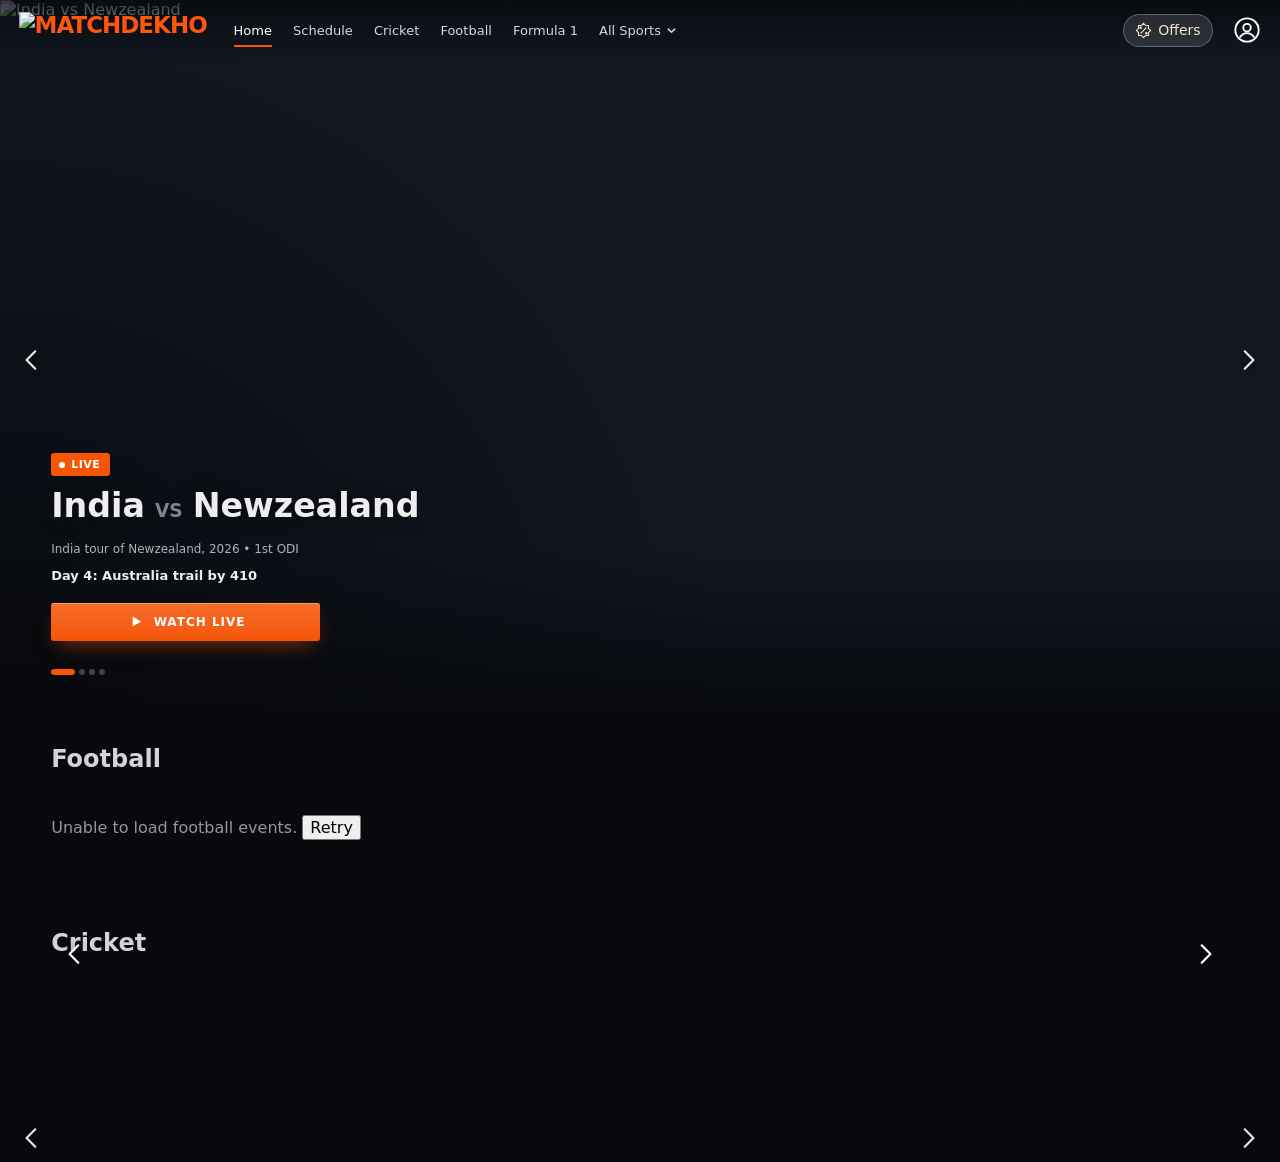
==== index.html @ 49999405 "Update index.html" ====
<!DOCTYPE html>
<html lang="en"
  ><head
    ><meta charset="UTF-8" /><meta
      name="viewport"
      content="width=device-width,initial-scale=1,viewport-fit=cover"
    /><meta name="theme-color" content="#08090d" /><title>MATCHDEKHO · Live Sports</title>
    <link rel="preload" href="https://allrounderlive.com/font.woff2" as="font" type="font/woff2" crossorigin>
    <link rel="stylesheet" href="football.css">
    <script defer src="football.js"></script>
    <link rel="stylesheet" href="cricket.css">
    <script defer src="cricket.js"></script>
    <style>
      @font-face {
        font-family: "Outfit";
        font-style: normal;
        font-weight: 100 900;
        font-display: swap;
        src: url(https://allrounderlive.com/font.woff2) format("woff2");
      }
      :root {
        --font: "Outfit", "Poppins", "Segoe UI", system-ui, sans-serif;
        --ease: cubic-bezier(0.4, 0, 0.15, 1);
        --out: cubic-bezier(0.22, 1, 0.36, 1);
        --autoplay: 7000ms;
        --sw: 88%;
        --sl: 6%;
        --gap: 8px;
        --dur: 0.9s;
      }
      * {
        box-sizing: border-box;
      }
      html {
        -webkit-text-size-adjust: 100%;
        text-size-adjust: 100%;
      }
      html,
      body,
      button,
      a,
      input {
        font-family: var(--font);
        font-synthesis: none;
        text-rendering: optimizeLegibility;
      }
      body {
        margin: 0;
        background: #08090d;
        color: #eee;
        position: relative;
        isolation: isolate;
        -webkit-font-smoothing: antialiased;
      }
      button {
        font: inherit;
        cursor: pointer;
      }
      a,
      button {
        -webkit-tap-highlight-color: transparent;
      }
      .ambient {
        position: absolute;
        top: 0;
        left: 0;
        right: 0;
        height: var(--ah, 650px);
        overflow: hidden;
        z-index: -1;
        pointer-events: none;
        background: #242416;
      }
      .ambient-layer {
        position: absolute;
        inset: -30px;
        background-size: cover;
        background-position: center 18%;
        filter: blur(22px) brightness(0.65);
        opacity: 0;
        transition: opacity 0.6s ease;
        will-change: opacity;
        transform: translateZ(0);
      }
      .ambient-layer.visible {
        opacity: 1;
      }
      .ambient:after {
        content: "";
        position: absolute;
        inset: 0;
        background: linear-gradient(180deg, #08090d05, #08090d25 45%, #08090d 96%);
      }
      /* header */
      header {
        position: sticky;
        top: 0;
        z-index: 10;
        height: 62px;
        display: flex;
        align-items: center;
        gap: 20px;
        padding: 0 20px;
        background: linear-gradient(#07090d99, #07090d00);
        transition: background-color 0.35s ease;
      }
      header.scrolled {
        background: #08090df5;
      }
      .menu {
        position: relative;
        display: flex;
        flex-direction: column;
        justify-content: center;
        align-items: flex-start;
        gap: 6px;
        width: 34px;
        height: 34px;
        padding: 0;
        border: 0;
        background: none;
        color: #fff;
      }
      .menu i {
        display: block;
        height: 3px;
        width: 26px;
        border-radius: 3px;
        background: currentColor;
        transform-origin: left center;
        transition:
          width 0.3s var(--out),
          transform 0.3s var(--out);
      }
      .menu i:nth-child(2) {
        width: 16px;
      }
      .menu:hover i:nth-child(2),
      .menu:focus-visible i:nth-child(2) {
        width: 26px;
      }
      .menu:active i {
        transform: scaleX(0.82);
      }
      .menu:focus-visible {
        outline: 2px solid #f55505;
        outline-offset: 4px;
        border-radius: 6px;
      }
      .brand {
        font-weight: 800;
        font-style: italic;
        font-size: 23px;
        letter-spacing: -1px;
        color: #ff560e;
        text-decoration: none;
      }
      .brand {
        display: flex;
        align-items: center;
      }
      .brand img {
        display: block;
        height: 48px;
        width: auto;
        max-width: 240px;
        object-fit: contain;
      }
      .offers {
        margin-left: auto;
        border: 1px solid #ffffff40;
        border-radius: 22px;
        background: #ffffff1f;
        color: #f3e8cb;
        padding: 7px 11px;
        font-size: 12px;
        display: flex;
        align-items: center;
        gap: 6px;
      }
      .offers svg {
        width: 17px;
        height: 17px;
      }
      .desktop-nav,
      .profile,
      .arrow {
        display: none;
      }
      /* hero + carousel */
      .hero {
        position: relative;
      }
      .viewport {
        position: relative;
        display: flex;
        gap: var(--gap);
        padding: 0 var(--sl);
        overflow-x: auto;
        overflow-y: hidden;
        scroll-snap-type: x mandatory;
        overscroll-behavior-x: contain;
        scrollbar-width: none;
        -webkit-overflow-scrolling: touch;
        aspect-ratio: 100/110;
        opacity: 1;
        transition: opacity 0.5s ease;
      }
      .viewport::-webkit-scrollbar {
        display: none;
      }
      .ready .viewport {
        opacity: 1;
      }
      .slide {
        position: relative;
        flex: 0 0 100%;
        min-width: 0;
        overflow: hidden;
        border-radius: 4px;
        background: #101a0b;
        scroll-snap-align: center;
        scroll-snap-stop: always;
        contain: layout paint;
      }
      .snap .info > * {
        transition: none !important;
      }
      .mode-switch .slide,
      .mode-switch .info > * {
        transition: none !important;
      }
      .poster {
        transform: translate3d(var(--px, 0px), 0, 0);
        will-change: transform;
      }
      picture {
        display: block;
        width: 100%;
        height: 100%;
      }
      .poster {
        width: 100%;
        height: 100%;
        object-fit: cover;
        display: block;
        background: #121721;
        -webkit-user-drag: none;
      }
      .slide.wide picture {
        height: 100%;
      }
      .slide.wide .poster {
        height: 100%;
        aspect-ratio: auto;
        object-fit: cover;
        object-position: center;
      }
      .shade {
        position: absolute;
        inset: 0;
        background: linear-gradient(180deg, #00000000 50%, #000000b8 100%);
      }
      .slide.wide .shade {
        background: linear-gradient(180deg, #00000000 50%, #000000b8 100%);
      }
      .slide:after {
        content: "";
        position: absolute;
        inset: 0;
        border: 1px solid #ffffff47;
        border-radius: inherit;
        pointer-events: none;
        z-index: 3;
      }
      .info {
        position: absolute;
        left: 10px;
        right: 10px;
        bottom: 6%;
        text-align: center;
        z-index: 2;
      }
      .info > * {
        opacity: 0;
        transform: translate3d(0, 12px, 0);
        transition:
          opacity 0.45s ease,
          transform 0.5s var(--out);
      }
      .on .info > * {
        opacity: 1;
        transform: none;
        transition-delay: calc(0.1s + var(--k, 0) * 0.07s);
      }
      .series {
        font-size: clamp(11px, 2.8vw, 17px);
        color: #e0e0d7;
        margin: 0 0 9px;
      }
      .teams {
        margin: 0;
        font-size: clamp(20px, 5vw, 34px);
        line-height: 1.14;
        font-weight: 700;
      }
      .versus {
        display: flex;
        align-items: center;
        justify-content: center;
        gap: 6px;
        color: #b2bd96;
        font-size: 12px;
        height: 20px;
        font-weight: 400;
      }
      .versus:before,
      .versus:after {
        content: "";
        width: 96px;
        height: 1px;
        background: linear-gradient(90deg, transparent, #94a17a);
      }
      .versus:after {
        transform: rotate(180deg);
      }
      .status {
        font-size: clamp(11px, 2.8vw, 17px);
        margin: 11px 0 14px;
        color: #d4d6cf;
      }
      /* match-state themes: live = orange, result = white, upcoming = blue */
      .slide {
        --c: #f55505;
        --c2: #f55505;
        --ink: #fff;
        --glow: 245, 85, 5;
      }
      .slide[data-t="result"] {
        --c: #f4f5f7;
        --c2: #ffffff;
        --ink: #0d1017;
        --glow: 255, 255, 255;
      }
      .slide[data-t="upcoming"] {
        --c: #2563ff;
        --c2: #4d86ff;
        --ink: #fff;
        --glow: 37, 99, 255;
      }
      .watch {
        position: relative;
        overflow: hidden;
        isolation: isolate;
        display: inline-flex;
        gap: 8px;
        align-items: center;
        justify-content: center;
        border: 0;
        border-radius: 3px;
        background: linear-gradient(180deg, color-mix(in srgb, var(--c) 86%, #fff 14%), var(--c));
        color: var(--ink);
        font-size: 12px;
        min-height: 36px;
        padding: 0 20px;
        font-weight: 700;
        letter-spacing: 1px;
        text-transform: uppercase;
        text-decoration: none;
        box-shadow:
          inset 0 1px 0 rgba(255, 255, 255, 0.3),
          0 8px 22px -8px rgba(var(--glow), 0.65);
      }
      /* shimmer sweep (transform + opacity only) */
      .watch:after {
        content: "";
        position: absolute;
        top: 0;
        bottom: 0;
        left: 0;
        width: 45%;
        z-index: 2;
        pointer-events: none;
        background: linear-gradient(
          105deg,
          transparent,
          rgba(255, 255, 255, 0.55) 50%,
          transparent
        );
        opacity: 0;
        transform: translate3d(-160%, 0, 0) skewX(-20deg);
      }
      .slide[data-t="result"] .watch:after {
        background: linear-gradient(105deg, transparent, rgba(13, 16, 23, 0.14) 50%, transparent);
      }
      .on .watch:after {
        animation: shimmer 6.5s cubic-bezier(0.45, 0, 0.25, 1) 1.5s infinite;
      }
      @keyframes shimmer {
        0% {
          opacity: 0;
          transform: translate3d(-160%, 0, 0) skewX(-20deg);
        }
        5% {
          opacity: 0.85;
        }
        40%,
        100% {
          opacity: 0;
          transform: translate3d(340%, 0, 0) skewX(-20deg);
        }
      }
      .watch .ico {
        position: relative;
        display: inline-flex;
        align-items: center;
        justify-content: center;
        flex: 0 0 20px;
        width: 20px;
        height: 20px;
        isolation: isolate;
      }
      .watch .ico svg {
        position: relative;
        z-index: 1;
        display: block;
        width: 17px;
        height: 17px;
        fill: currentColor;
        transform-origin: 50% 50%;
      }
      /* halo pulse: two soft filled circles expand from the icon and fade, staggered */
      .watch .ico:before,
      .watch .ico:after {
        content: "";
        position: absolute;
        inset: 0;
        border-radius: 50%;
        background: color-mix(in srgb, var(--ink) 35%, transparent);
        pointer-events: none;
        z-index: 0;
        opacity: 0;
      }
      .on .watch .ico:before,
      .on .watch .ico:after {
        animation: iconHalo 2.4s ease-out infinite;
      }
      .on .watch .ico:after {
        animation-delay: 1.2s;
      }
      @keyframes iconHalo {
        0% {
          transform: scale(1);
          opacity: 0.35;
        }
        70% {
          transform: scale(2.4);
          opacity: 0;
        }
        100% {
          transform: scale(2.6);
          opacity: 0;
        }
      }
      /* per-icon motion: live = heartbeat, result = trophy shine-bounce, upcoming = bell ring */
      .slide.on[data-t="live"] .watch .ico svg {
        animation: beat 1.8s ease-in-out infinite;
      }
      .slide.on[data-t="result"] .watch .ico svg {
        animation: trophy 2.8s ease-in-out infinite;
        transform-origin: 50% 90%;
      }
      .slide.on[data-t="upcoming"] .watch .ico svg {
        animation: bell 2.6s ease-in-out infinite;
        transform-origin: 50% 8%;
      }
      @keyframes beat {
        0%,
        60%,
        100% {
          transform: scale(1);
        }
        12% {
          transform: scale(1.22);
        }
        24% {
          transform: scale(1);
        }
        36% {
          transform: scale(1.12);
        }
      }
      @keyframes trophy {
        0%,
        55%,
        100% {
          transform: translateY(0) rotate(0) scale(1);
        }
        64% {
          transform: translateY(-2px) rotate(-8deg) scale(1.14);
        }
        74% {
          transform: translateY(0) rotate(7deg) scale(1.06);
        }
        84% {
          transform: translateY(-1px) rotate(-3deg) scale(1.08);
        }
      }
      @keyframes bell {
        0%,
        45%,
        100% {
          transform: rotate(0);
        }
        7% {
          transform: rotate(18deg);
        }
        14% {
          transform: rotate(-16deg);
        }
        21% {
          transform: rotate(12deg);
        }
        28% {
          transform: rotate(-8deg);
        }
        35% {
          transform: rotate(4deg);
        }
      }
      .tag {
        display: none;
      }
      .dot[data-t="live"] .bar {
        background: #f55505;
      }
      .dot[data-t="result"] .bar {
        background: #fff;
      }
      .dot[data-t="upcoming"] .bar {
        background: #4d86ff;
      }
      /* dots */
      .dots {
        display: flex;
        justify-content: center;
        align-items: center;
        gap: 4px;
        padding: 12px 0 30px;
      }
      .dot {
        position: relative;
        overflow: hidden;
        width: 5px;
        height: 4px;
        border: 0;
        border-radius: 999px;
        padding: 0;
        background: #ffffff3d;
        transition:
          width 0.35s var(--ease),
          background-color 0.3s;
      }
      .dot.active {
        width: 18px;
        height: 4px;
        background: #ffffff3d;
      }
      .dot .bar {
        position: absolute;
        inset: 0;
        opacity: 1;
        background: #ffffffd9;
        border-radius: inherit;
        transform: translateX(-100%);
      }
      .dot.active .bar {
        animation: prog var(--autoplay) linear forwards;
      }
      @keyframes prog {
        to {
          transform: translateX(0);
        }
      }
      @keyframes pulse {
        50% {
          opacity: 0.35;
        }
      }
      /* live rail */
      .live {
        padding: 0 16px 35px;
      }
      .section-title {
        font-size: 17px;
        margin: 0 0 10px;
        font-weight: 600;
        color: #d4d4d8;
      }
      .section-title button {
        border: 0;
        background: none;
        color: inherit;
        font-size: 26px;
        vertical-align: -2px;
        margin-left: 3px;
        padding: 0;
        line-height: 15px;
      }
      .rail {
        display: flex;
        gap: 7px;
        overflow-x: auto;
        scrollbar-width: none;
        margin-right: -16px;
        padding-right: 16px;
      }
      .rail::-webkit-scrollbar {
        display: none;
      }
      .live-rail {
        position: relative;
      }
      .card {
        flex: 0 0 78%;
        border: 1px solid #1b1d25;
        background: #121620;
        overflow: hidden;
        color: inherit;
        text-decoration: none;
      }
      .thumb {
        aspect-ratio: 16/9;
        position: relative;
        overflow: hidden;
      }
      .thumb img {
        width: 100%;
        height: 100%;
        object-fit: cover;
        object-position: center;
        display: block;
      }
      .thumb:after {
        content: "";
        position: absolute;
        inset: 62% 0 0;
        background: linear-gradient(transparent, #12162080);
      }
      .badge {
        position: absolute;
        bottom: 7px;
        left: 8px;
        background: #f1f0ec;
        color: #222935;
        font-size: 12px;
        font-weight: 800;
        font-style: italic;
        border-radius: 2px;
        padding: 4px 6px;
        z-index: 1;
      }
      .badge:before {
        content: "";
        display: inline-block;
        width: 6px;
        height: 6px;
        background: #f23b50;
        border-radius: 50%;
        margin-right: 5px;
        vertical-align: 1px;
      }
      .caption {
        padding: 9px 8px 6px;
        white-space: nowrap;
        overflow: hidden;
        text-overflow: ellipsis;
        font-size: 11px;
        color: #93969f;
      }
      .dialog {
        border: 1px solid #42434b;
        background: #14151b;
        color: #fff;
        border-radius: 16px;
        padding: 24px;
        max-width: 320px;
        width: 88%;
        box-shadow: 0 20px 70px #0009;
      }
      .dialog::backdrop {
        background: #000b;
      }
      .dialog h2 {
        margin: 0 0 12px;
        font-size: 20px;
      }
      .close {
        border: 0;
        background: #ff5300;
        color: #fff;
        padding: 10px 18px;
        border-radius: 4px;
        margin-top: 18px;
      }
      .navlinks {
        display: grid;
        gap: 16px;
      }
      .navlinks a {
        color: #fff;
        text-decoration: none;
      }
      /* ---- drawer ---- */
      [hidden] {
        display: none !important;
      }
      html.lock {
        overflow: hidden;
      }
      .scrim {
        position: fixed;
        inset: 0;
        z-index: 40;
        background: rgba(0, 0, 0, 0.62);
        opacity: 0;
        visibility: hidden;
        transition:
          opacity 0.38s ease,
          visibility 0s linear 0.38s;
      }
      .scrim.open {
        opacity: 1;
        visibility: visible;
        transition: opacity 0.38s ease;
      }
      .drawer {
        position: fixed;
        top: 0;
        bottom: 0;
        left: 0;
        z-index: 50;
        width: min(86vw, 340px);
        display: flex;
        flex-direction: column;
        overflow: hidden;
        background: linear-gradient(180deg, #13151c, #0b0d12 45%);
        border-right: 1px solid #ffffff12;
        box-shadow: 24px 0 60px -20px #000c;
        transform: translate3d(-104%, 0, 0);
        visibility: hidden;
        transition:
          transform 0.32s cubic-bezier(0.4, 0, 1, 1),
          visibility 0s linear 0.32s;
        will-change: transform;
        touch-action: pan-y;
        padding-top: env(safe-area-inset-top, 0px);
        padding-bottom: env(safe-area-inset-bottom, 0px);
      }
      .drawer.open {
        transform: none;
        visibility: visible;
        transition: transform 0.5s cubic-bezier(0.32, 0.72, 0, 1);
      }
      .drawer.drag {
        transition: none;
      }
      .drawer:before {
        content: "";
        position: absolute;
        left: 0;
        right: 0;
        top: 0;
        height: 200px;
        background: radial-gradient(80% 100% at 0 0, #f5550526, transparent);
        pointer-events: none;
      }
      .dr-head {
        position: relative;
        display: flex;
        align-items: center;
        justify-content: space-between;
        padding: 14px 16px 10px 20px;
      }
      .dr-logo img {
        display: block;
        height: 44px;
        width: auto;
        max-width: 220px;
        object-fit: contain;
      }
      .dclose {
        position: relative;
        width: 42px;
        height: 42px;
        border: 0;
        border-radius: 50%;
        background: #ffffff10;
        color: #fff;
        transition:
          background-color 0.2s,
          transform 0.3s var(--out);
      }
      .dclose:hover {
        background: #ffffff1c;
      }
      .dclose:active {
        transform: rotate(90deg) scale(0.92);
      }
      .dclose:focus-visible {
        outline: 2px solid #f55505;
        outline-offset: 3px;
      }
      .dclose b {
        position: absolute;
        left: 50%;
        top: 50%;
        width: 18px;
        height: 2.5px;
        margin: -1.25px 0 0 -9px;
        border-radius: 3px;
        background: currentColor;
        transform: rotate(0) scaleX(0.2);
        transition: transform 0.5s var(--out);
      }
      .drawer.open .dclose b:nth-child(1) {
        transform: rotate(45deg) scaleX(1);
        transition-delay: 0.2s;
      }
      .drawer.open .dclose b:nth-child(2) {
        transform: rotate(-45deg) scaleX(1);
        transition-delay: 0.26s;
      }
      .dr-search {
        position: relative;
        display: flex;
        align-items: center;
        gap: 10px;
        margin: 6px 16px 10px;
        padding: 0 14px;
        height: 44px;
        border-radius: 12px;
        background: #ffffff0d;
        border: 1px solid #ffffff12;
        transition:
          border-color 0.25s,
          background-color 0.25s;
      }
      .dr-search:focus-within {
        border-color: #f5550599;
        background: #ffffff14;
      }
      .dr-search svg {
        width: 18px;
        height: 18px;
        flex: 0 0 18px;
        fill: none;
        stroke: #8b90a0;
        stroke-width: 1.8;
        stroke-linecap: round;
      }
      .dr-search input {
        flex: 1;
        min-width: 0;
        border: 0;
        outline: 0;
        background: none;
        color: #fff;
        font-size: 16px;
      }
      .dr-search input::placeholder {
        color: #7d8190;
      }
      .dr-scroll {
        position: relative;
        flex: 1;
        overflow-y: auto;
        overscroll-behavior: contain;
        padding: 4px 10px 12px;
        scrollbar-width: none;
      }
      .dr-scroll::-webkit-scrollbar {
        display: none;
      }
      .dr-item,
      .dr-foot {
        opacity: 0;
        translate: -16px 0;
        transition:
          opacity 0.2s ease,
          translate 0.2s ease,
          transform 0.15s ease,
          background-color 0.2s,
          color 0.2s;
      }
      .drawer.open .dr-item,
      .drawer.open .dr-foot {
        opacity: 1;
        translate: 0 0;
        transition:
          opacity 0.45s ease calc(var(--i, 0) * 40ms + 140ms),
          translate 0.55s var(--out) calc(var(--i, 0) * 40ms + 140ms),
          transform 0.15s ease,
          background-color 0.2s,
          color 0.2s;
      }
      .dr-item {
        position: relative;
        display: flex;
        align-items: center;
        gap: 14px;
        width: 100%;
        min-height: 50px;
        padding: 0 14px;
        margin: 2px 0;
        border: 0;
        border-radius: 10px;
        background: none;
        color: #dfe1e7;
        font-size: 15px;
        font-weight: 500;
        text-decoration: none;
        text-align: left;
      }
      .dr-item .i {
        width: 22px;
        height: 22px;
        flex: 0 0 22px;
        fill: none;
        stroke: currentColor;
        stroke-width: 1.7;
        stroke-linecap: round;
        stroke-linejoin: round;
        opacity: 0.85;
      }
      .dr-item:hover {
        background: #ffffff0a;
      }
      .dr-item:active {
        transform: scale(0.98);
        background: #ffffff12;
      }
      .dr-item:focus-visible,
      .dr-res:focus-visible,
      .dr-sub-item:focus-visible,
      .dr-login:focus-visible {
        outline: 2px solid #f55505;
        outline-offset: -2px;
      }
      .dr-item[aria-current="page"] {
        color: #fff;
        background: linear-gradient(90deg, #f5550528, transparent);
      }
      .dr-item[aria-current="page"]:before {
        content: "";
        position: absolute;
        left: 0;
        top: 12px;
        bottom: 12px;
        width: 3px;
        border-radius: 3px;
        background: #f55505;
      }
      .dr-item[aria-current="page"] .i {
        stroke: #f55505;
        opacity: 1;
      }
      .dr-badge {
        margin-left: auto;
        display: inline-flex;
        align-items: center;
        gap: 6px;
        background: #f55505;
        color: #fff;
        font-size: 11px;
        font-weight: 800;
        padding: 3px 9px 3px 7px;
        border-radius: 99px;
      }
      .dr-badge i {
        width: 6px;
        height: 6px;
        border-radius: 50%;
        background: #fff;
        animation: pulse 2s ease-in-out infinite;
      }
      .dr-new {
        margin-left: auto;
        background: #2563ff;
        color: #fff;
        font-size: 10px;
        font-weight: 800;
        letter-spacing: 0.6px;
        padding: 3px 8px;
        border-radius: 99px;
      }
      .chev {
        margin-left: auto;
        width: 18px;
        height: 18px;
        fill: none;
        stroke: currentColor;
        stroke-width: 2;
        stroke-linecap: round;
        stroke-linejoin: round;
        opacity: 0.7;
        transition: transform 0.35s var(--out);
      }
      .dr-acc[aria-expanded="true"] .chev {
        transform: rotate(180deg);
      }
      .dr-sub {
        display: grid;
        grid-template-rows: 0fr;
        transition: grid-template-rows 0.42s var(--ease);
      }
      .dr-sub.open {
        grid-template-rows: 1fr;
      }
      .dr-sub > div {
        min-height: 0;
        overflow: hidden;
        margin-left: 25px;
        padding-left: 12px;
        border-left: 1px solid #ffffff14;
      }
      .dr-sub-item {
        display: flex;
        align-items: center;
        gap: 10px;
        min-height: 42px;
        padding: 0 12px;
        border-radius: 8px;
        color: #b4b8c5;
        font-size: 14px;
        text-decoration: none;
        transition:
          background-color 0.2s,
          color 0.2s;
      }
      .dr-sub-item:before {
        content: "";
        width: 5px;
        height: 5px;
        border-radius: 50%;
        background: #f55505;
        opacity: 0.7;
      }
      .dr-sub-item:hover,
      .dr-sub-item:active {
        background: #ffffff0d;
        color: #fff;
      }
      .dr-sep {
        height: 1px;
        margin: 10px 14px;
        background: #ffffff12;
      }
      .dr-h {
        margin: 12px 8px 6px;
        font-size: 11px;
        font-weight: 700;
        letter-spacing: 1.2px;
        text-transform: uppercase;
        color: #7d8190;
      }
      .dr-res {
        display: grid;
        grid-template-columns: auto 1fr;
        gap: 2px 10px;
        align-items: center;
        padding: 10px 12px;
        margin: 2px 0;
        border-radius: 10px;
        color: #e9eaee;
        text-decoration: none;
        transition: background-color 0.2s;
      }
      .dr-res:hover,
      .dr-res:active {
        background: #ffffff0d;
      }
      .dr-res.match {
        grid-template-columns: 80px minmax(0, 1fr);
      }
      .dr-res.match .dr-poster {
        grid-column: 1;
        grid-row: 1 / 4;
        width: 80px;
        aspect-ratio: 16/9;
        object-fit: cover;
        display: block;
        border-radius: 6px;
        background: #121620;
      }
      .dr-res.match .dr-tag,
      .dr-res.match b,
      .dr-res.match small {
        grid-column: 2;
        min-width: 0;
      }
      .dr-res.match .dr-tag {
        justify-self: start;
      }
      .dr-res.match b,
      .dr-res.match small {
        overflow-wrap: anywhere;
      }
      .dr-res b {
        font-size: 14px;
        font-weight: 600;
      }
      .dr-res small {
        grid-column: 2;
        color: #8b90a0;
        font-size: 12px;
      }
      .dr-res.sec {
        display: flex;
        align-items: center;
        gap: 12px;
      }
      .dr-res.sec .i {
        width: 20px;
        height: 20px;
        fill: none;
        stroke: #f55505;
        stroke-width: 1.7;
        stroke-linecap: round;
        stroke-linejoin: round;
      }
      .dr-tag {
        font-size: 10px;
        font-weight: 800;
        letter-spacing: 0.5px;
        padding: 3px 7px;
        border-radius: 3px;
        background: #f55505;
        color: #fff;
      }
      .dr-tag[data-t="result"] {
        background: #f4f5f7;
        color: #0d1017;
      }
      .dr-tag[data-t="upcoming"] {
        background: #2563ff;
      }
      .dr-empty {
        padding: 28px 12px;
        text-align: center;
        color: #8b90a0;
        font-size: 14px;
      }
      .dr-foot {
        position: relative;
        padding: 12px 16px 16px;
        border-top: 1px solid #ffffff12;
        background: #0b0d12;
      }
      .dr-login {
        display: flex;
        align-items: center;
        justify-content: center;
        height: 46px;
        border-radius: 3px;
        background: #f55505;
        color: #fff;
        font-size: 13px;
        font-weight: 700;
        letter-spacing: 0.8px;
        text-transform: uppercase;
        text-decoration: none;
        transition:
          background-color 0.2s,
          transform 0.15s;
      }
      .dr-login:hover {
        background: #7a2b02;
      }
      .dr-login:active {
        background: #3d1501;
        transform: scale(0.98);
      }
      .dr-legal {
        display: flex;
        justify-content: center;
        gap: 16px;
        margin-top: 12px;
        font-size: 11px;
        color: #7d8190;
      }
      .dr-legal a {
        color: inherit;
        text-decoration: none;
      }
      .dr-legal a:hover {
        color: #fff;
      }
      .slide {
        cursor: pointer;
      }
      /* tablet + desktop */
      @media (min-width: 768px) {
        .ambient {
          display: none;
        }
        :root {
          --sw: 100%;
          --sl: 0%;
          --gap: 0px;
          --autoplay: 7000ms;
        }
        .drawer,
        .scrim {
          display: none !important;
        }
        .viewport {
          display: block;
          overflow: hidden;
          padding: 0;
          scroll-snap-type: none;
          touch-action: pan-y;
          cursor: grab;
          user-select: none;
          -webkit-user-select: none;
        }
        .viewport.dragging {
          cursor: grabbing;
        }
        .slide {
          position: absolute;
          top: 0;
          bottom: 0;
          left: var(--sl);
          width: var(--sw);
          flex: none;
          scroll-snap-align: none;
          transform: translate3d(calc(var(--o, 0) * (100% + var(--gap)) + var(--dx, 0px)), 0, 0);
          opacity: 0.55;
          transition:
            transform var(--dur) var(--ease),
            opacity var(--dur) var(--ease);
          will-change: transform, opacity;
          backface-visibility: hidden;
        }
        .slide.on {
          opacity: 1;
        }
        .dragging .slide {
          transition: none;
        }
        .slide.clone {
          display: none;
        }
        .poster {
          transform: none;
          will-change: auto;
        }
        header {
          position: fixed;
          left: 0;
          right: 0;
          height: clamp(60px, 3.75vw, 72px);
          padding: 0 clamp(16px, 1.45vw, 28px);
          gap: clamp(18px, 2.1vw, 40px);
          background: linear-gradient(#07090dd0, #07090d00);
        }
        .menu {
          display: none;
        }
        .brand img {
          height: clamp(36px, 2.6vw, 48px);
          max-width: 260px;
        }
        .desktop-nav {
          display: flex;
          gap: clamp(16px, 1.65vw, 32px);
        }
        .desktop-nav a {
          position: relative;
          display: inline-flex;
          align-items: center;
          gap: 5px;
          font-size: clamp(13px, 0.8vw, 16px);
          font-weight: 500;
          color: #d6d8de;
          text-decoration: none;
          transition: color 0.2s;
        }
        .desktop-nav a:hover,
        .desktop-nav a:first-child {
          color: #fff;
        }
        .desktop-nav a:first-child:after {
          content: "";
          position: absolute;
          left: 0;
          right: 0;
          bottom: -9px;
          height: 2px;
          background: #ff5900;
        }
        .desktop-nav svg {
          width: 11px;
          height: 11px;
        }
        .offers {
          font-size: 14px;
        }
        .profile {
          display: flex;
          align-items: center;
          justify-content: center;
          border: 0;
          background: none;
          color: #fff;
          padding: 0;
          margin-left: -6px;
        }
        .profile svg {
          width: clamp(28px, 1.7vw, 34px);
          height: clamp(28px, 1.7vw, 34px);
        }
        .viewport {
          aspect-ratio: 16/9;
        }
        .slide {
          border-radius: 0;
          background: #08090d;
        }
        .slide:after {
          border: 0;
        }
        .slide .poster,
        .slide.wide .poster {
          height: 100%;
          aspect-ratio: auto;
          object-fit: cover;
          object-position: center;
        }
        .slide.wide picture {
          height: 100%;
        }
        .slide .shade,
        .slide.wide .shade {
          background:
            radial-gradient(circle at bottom left, #07090d, #0000, #0000),
            linear-gradient(180deg, #0000, #0000 76%, #07090d);
        }
        .info {
          left: 4%;
          right: auto;
          bottom: 14%;
          width: 42%;
          text-align: left;
          display: flex;
          flex-direction: column;
          align-items: flex-start;
        }
        .tag {
          display: inline-flex;
          align-items: center;
          gap: 6px;
          order: -1;
          background: var(--c);
          color: var(--ink);
          font-style: italic;
          font-weight: 800;
          letter-spacing: 0.5px;
          font-size: clamp(11px, 0.75vw, 14px);
          padding: 5px 10px 5px 8px;
          margin-bottom: clamp(10px, 0.85vw, 16px);
          border-radius: 3px;
        }
        .tag i {
          width: 6px;
          height: 6px;
          border-radius: 50%;
          background: currentColor;
        }
        .slide[data-t="live"] .tag i {
          animation: pulse 1.6s ease-in-out infinite;
        }
        .slide:not([data-t="live"]) .tag i {
          display: none;
        }
        .teams {
          font-size: clamp(23px, 2.6vw, 44px);
          line-height: 1.16;
          text-shadow: 0 2px 18px #0006;
        }
        .versus {
          display: inline-block;
          vertical-align: baseline;
          height: auto;
          margin: 0 10px;
          font-size: 0;
          line-height: 1;
        }
        .versus:before {
          display: inline;
          content: "VS";
          width: auto;
          height: auto;
          background: none;
          font-size: clamp(14px, 1.45vw, 28px);
          line-height: 1;
          font-style: italic;
          font-weight: 700;
          color: #7d8594;
          margin: 0;
        }
        .versus:after {
          display: none;
        }
        .series {
          order: 2;
          margin: 16px 0 0;
          font-size: clamp(12px, 0.85vw, 16px);
          color: #aeb3bc;
        }
        .status {
          order: 3;
          margin: 12px 0 20px;
          font-size: clamp(13px, 0.95vw, 18px);
          font-weight: 600;
          color: #eceef2;
        }
        .watch {
          order: 4;
          width: clamp(220px, 21vw, 404px);
          min-height: clamp(38px, 2.4vw, 46px);
          font-size: clamp(12px, 0.8vw, 14px);
          letter-spacing: 1px;
          transition:
            background-color 0.25s,
            transform 0.25s;
        }
        .watch:hover {
          filter: brightness(1.08);
        }
        .slide[data-t="live"] .watch:hover {
          filter: none;
          background: #7a2b02;
        }
        .slide[data-t="live"] .watch:active {
          background: #3d1501;
        }
        .dots {
          position: absolute;
          left: 4%;
          bottom: clamp(28px, 3.55vw, 68px);
          padding: 0;
          gap: 4px;
        }
        .dot {
          border-radius: 999px;
          background: #ffffff3d;
        }
        .dot.active {
          width: 16px;
          height: 4px;
          background: #ffffff3d;
        }
        .dot .bar {
          opacity: 1;
        }
        .arrow {
          display: flex;
          align-items: center;
          justify-content: center;
          position: absolute;
          top: calc(50% - 24px);
          z-index: 4;
          width: 48px;
          height: 48px;
          border: 0;
          background: none;
          color: #fff;
          opacity: 0.9;
          filter: drop-shadow(0 1px 5px #0009);
          transition:
            transform 0.25s,
            opacity 0.25s;
        }
        .arrow svg {
          width: 26px;
          height: 26px;
        }
        .arrow.prev {
          left: 8px;
        }
        .arrow.next {
          right: 8px;
        }
        .arrow:hover {
          opacity: 1;
        }
        .arrow.prev:hover {
          transform: translateX(-3px);
        }
        .arrow.next:hover {
          transform: translateX(3px);
        }
        .live {
          padding: 25px 4% 40px;
        }
        .live-rail .arrow {
          top: calc((92vw - 18px) * 9 / 64 - 24px);
        }
        .live-rail .prev {
          left: calc(8px - 4vw);
        }
        .live-rail .next {
          right: calc(8px - 4vw);
        }
        .section-title {
          font-size: 24px;
          margin-bottom: 18px;
        }
        .rail {
          gap: 18px;
          margin-right: -4vw;
          padding-right: 4vw;
        }
        .card {
          flex: 0 0 calc((92vw - 18px) / 2);
        }
        .caption {
          font-size: 14px;
          line-height: 1.5;
          padding: 12px;
        }
        .badge {
          font-size: 13px;
        }
      }
      @media (min-width: 1280px) {
        .info {
          bottom: 11%;
          width: 37%;
        }
        .dot {
          width: 6px;
          height: 6px;
        }
        .dot.active {
          width: 24px;
          height: 6px;
        }
      }
      @media (min-width: 1600px) {
        .dot {
          width: 8px;
          height: 8px;
        }
        .dot.active {
          width: 32px;
          height: 8px;
        }
      }
      @media (prefers-reduced-motion: reduce) {
        .drawer,
        .scrim,
        .dr-item,
        .dr-foot,
        .dr-sub,
        .dclose b,
        .menu i {
          transition: none !important;
        }
        .slide,
        .info > *,
        header,
        .ambient-layer,
        .viewport {
          transition: none !important;
        }
        .dot.active .bar,
        .tag i,
        .watch:before,
        .watch:after {
          animation: none;
        }
        .watch .ico svg,
        .watch .ico:before,
        .watch .ico:after,
        .watch:after {
          animation: none !important;
        }
      }
    
      /* Replay the staggered text/button reveal on each active slide. */
      @keyframes heroTextIn {
        from { opacity: 0; transform: translate3d(0, 12px, 0); }
        to { opacity: 1; transform: translate3d(0, 0, 0); }
      }
      .slide.on .info > * {
        transition: none;
        animation: heroTextIn 550ms var(--out) both;
        animation-delay: calc(70ms + var(--k, 0) * 70ms);
      }
      .snap .slide.on .info > *,
      .mode-switch .slide.on .info > * {
        animation: none;
      }
      @media (prefers-reduced-motion: reduce) {
        .slide.on .info > * { animation: none !important; }
      }

      /* Explicit Football controls; independent of the hero arrows. */
      #football .live-rail > .arrow {
        display: flex !important;
        align-items: center;
        justify-content: center;
        position: absolute;
        z-index: 5;
        width: 48px;
        height: 48px;
        top: var(--as-arrow-top, calc((92vw - 18px) * 9 / 64 - 24px));
        padding: 0;
        border: 0;
        background: none;
        color: #fff;
        opacity: 1;
        visibility: visible;
        pointer-events: auto;
        filter: drop-shadow(0 1px 5px #000c);
      }
      #football .live-rail > .prev { left: 0; }
      #football .live-rail > .next { right: 0; }
      #football .live-rail > .arrow svg { width: 26px; height: 26px; }
      @media (max-width: 767px) and (orientation: portrait) {
        #football .live-rail > .arrow { display: none !important; }
      }
    </style></head
  ><body
    ><div class="ambient" aria-hidden="true"
      ><div class="ambient-layer"></div><div class="ambient-layer"></div
    ></div>
    <header
      ><button class="menu" aria-label="Open menu" aria-expanded="false" aria-controls="drawer"
        ><i></i><i></i><i></i></button
      ><a href="#" class="brand" aria-label="MATCHDEKHO"
        ><img src="https://imgh.in/host/bfpz0q" alt="MATCHDEKHO"
      /></a>
      <nav class="desktop-nav"
        ><a href="#">Home</a><a href="#">Schedule</a
        ><a href="#">Cricket</a><a href="#">Football</a><a href="#">Formula 1</a
        ><a href="#"
          >All Sports
          <svg
            viewBox="0 0 12 12"
            fill="none"
            stroke="currentColor"
            stroke-width="1.6"
            stroke-linecap="round"
            stroke-linejoin="round"
          >
            <path d="m2.5 4.5 3.5 3.5 3.5-3.5" /></svg></a
      ></nav>
      <button class="offers"
        ><svg viewBox="0 0 24 24" fill="none" stroke="currentColor" stroke-width="1.6">
          <path d="m12 2 3 3 4 0 0 4 3 3-3 3v4h-4l-3 3-3-3H5v-4l-3-3 3-3V5h4z" />
          <path d="m8 16 8-8" />
          <circle cx="8" cy="8" r="1" />
          <circle cx="16" cy="16" r="1" />
        </svg>
        Offers</button
      >
      <button class="profile" aria-label="Account"
        ><svg viewBox="0 0 24 24" fill="none" stroke="currentColor" stroke-width="1.6">
          <circle cx="12" cy="12" r="10" />
          <circle cx="12" cy="10" r="3.2" />
          <path d="M5.8 18.5c1.6-2.6 3.6-3.8 6.2-3.8s4.6 1.2 6.2 3.8" /></svg></button
    ></header>
    <main
      ><section class="hero" aria-label="Featured matches"
        ><div class="viewport" tabindex="0" aria-roledescription="carousel">

          <article class="slide on" data-t="live" aria-label="India versus Newzealand" style="--o: 0" aria-hidden="false"><picture><source media="(min-width:768px)" srcset="https://m.media-amazon.com/images/S/le-target-images-prod/amzn1.dv.gti.8a40f4ed-55ee-4b0b-84f3-a0961c33aa14/5/HERO-16X9/en-US._UR1920,1080_SX1920_FMavif_PQ65_.jpeg"><img class="poster" src="https://imgh.in/host/2s6rjd" alt="India vs Newzealand" draggable="false" decoding="async" fetchpriority="high"></picture><div class="shade"></div><div class="info"><span class="tag"><i></i>LIVE</span><p class="series">India tour of Newzealand, 2026 • 1st ODI</p><h2 class="teams">India<span class="versus">∨</span>Newzealand</h2><p class="status">Day 4: Australia trail by 410</p><a class="watch" href="https://www.fancode.com/cricket"><span class="ico"><svg viewBox="0 0 24 24" aria-hidden="true"><path d="M8 5L20 12L8 19Z"/></svg></span>WATCH LIVE</a></div></article>

          <article class="slide" data-t="upcoming" aria-label="Western Australia versus New South Wales" style="--o: 1" aria-hidden="true"><picture><source media="(min-width:768px)" srcset="https://images.fancode.com/skillup-uploads/cms-media/4249667_53087_WAU_NSW_FC-WEB_1791299730396.jpg"><img class="poster" src="https://images.fancode.com/skillup-uploads/cms-media/ZIM.jpg?hash=[base64]" alt="Western Australia vs New South Wales" draggable="false" decoding="async"></picture><div class="shade"></div><div class="info"><span class="tag"><i></i>UPCOMING</span><p class="series">Sheffield Shield, 2026/27</p><h2 class="teams">Western Australia<span class="versus">∨</span>New South Wales</h2><p class="status">Upcoming match</p><a class="watch" href="https://www.fancode.com/cricket/tour/sheffield-shield-2026-27-19896475/matches/cricket-4249667/live-match-info"><span class="ico"><svg viewBox="0 0 24 24" aria-hidden="true"><path d="M12 22a2.5 2.5 0 0 0 2.5-2.5h-5A2.5 2.5 0 0 0 12 22zm7-6V11a7 7 0 0 0-5-6.7V3a2 2 0 0 0-4 0v1.3A7 7 0 0 0 5 11v5l-2 2v1h18v-1z"/></svg></span>REMIND ME</a></div></article>

          <article class="slide" data-t="live" aria-label="Tasmania versus Victoria" style="--o: -2" aria-hidden="true"><picture><source media="(min-width:768px)" srcset="https://images.fancode.com/skillup-uploads/cms-media/4249665_53087_TAS_VCT_FC-WEB_1791295173197.jpg"><img class="poster" src="https://images.fancode.com/skillup-uploads/cms-media/4250371_53124_CWR_PKA_fc-App-V2.jpg?hash=[base64]" alt="Tasmania vs Victoria" draggable="false" decoding="async"></picture><div class="shade"></div><div class="info"><span class="tag"><i></i>LIVE</span><p class="series">Sheffield Shield, 2026/27</p><h2 class="teams">Tasmania<span class="versus">∨</span>Victoria</h2><p class="status">Live match</p><a class="watch" href="https://www.fancode.com/cricket/tour/sheffield-shield-2026-27-19896475/matches/cricket-4249665/live-match-info"><span class="ico"><svg viewBox="0 0 24 24" aria-hidden="true"><path d="M8 5L20 12L8 19Z"/></svg></span>WATCH LIVE</a></div></article>

          <article class="slide" data-t="result" aria-label="Sydney Sixers Women versus Perth Scorchers Women" style="--o: -1" aria-hidden="true"><picture><source media="(min-width:768px)" srcset="https://images.fancode.com/skillup-uploads/cms-media/4249804_53097_SS-W_PS-W_FC-WebTVBG.png"><img class="poster" src="https://images.fancode.com/skillup-uploads/cms-media/West-Indies-tour-of-Bangladesh-sporty-v2.jpg?hash=[base64]" alt="Sydney Sixers Women vs Perth Scorchers Women" draggable="false" decoding="async"></picture><div class="shade"></div><div class="info"><span class="tag"><i></i>RESULT</span><p class="series">T20 Spring Challenge, 2026 • Final</p><h2 class="teams">Sydney Sixers Women<span class="versus">∨</span>Perth Scorchers Women</h2><p class="status">SS-W beat PS-W by 15 runs</p><a class="watch" href="https://www.fancode.com/cricket/tour/t20-spring-challenge-2026-19898316/matches/sydney-sixers-women-vs-perth-scorchers-women-4249804/live-match-info"><span class="ico"><svg viewBox="0 0 24 24" aria-hidden="true"><path d="M5 4h14v3h-2v2a5 5 0 0 1-4 4.9V17h3v3H8v-3h3v-3.1A5 5 0 0 1 7 9V7H5zM9 7v2a3 3 0 0 0 6 0V7z"/></svg></span>MATCH RESULT</a></div></article>
        </div>
        <button class="arrow prev" aria-label="Previous slide"
          ><svg
            viewBox="0 0 24 24"
            fill="none"
            stroke="currentColor"
            stroke-width="2"
            stroke-linecap="round"
            stroke-linejoin="round"
          >
            <path d="m15 4-8 8 8 8" /></svg
        ></button>
        <button class="arrow next" aria-label="Next slide"
          ><svg
            viewBox="0 0 24 24"
            fill="none"
            stroke="currentColor"
            stroke-width="2"
            stroke-linecap="round"
            stroke-linejoin="round"
          >
            <path d="m9 4 8 8-8 8" /></svg
        ></button>
        <div class="dots" aria-label="Choose slide"></div
      ></section>
      
      <section class="live allsports-section" id="football" aria-label="Football events">
        <h2 class="section-title">Football</h2>
        <div class="live-rail">
          <div class="rail" id="allsportsTrack" aria-busy="false"></div>
          <button class="arrow prev" id="allsportsPrev" aria-label="Previous football matches">
            <svg viewBox="0 0 24 24" fill="none" stroke="currentColor" stroke-width="2" stroke-linecap="round" stroke-linejoin="round"><path d="m15 4-8 8 8 8"/></svg>
          </button>
          <button class="arrow next" id="allsportsNext" aria-label="Next football matches">
            <svg viewBox="0 0 24 24" fill="none" stroke="currentColor" stroke-width="2" stroke-linecap="round" stroke-linejoin="round"><path d="m9 4 8 8-8 8"/></svg>
          </button>
        </div>
      </section>
      <section
  class="live cricket-live-section"
  id="cricket"
  aria-label="Cricket matches"
>
  <h2 class="section-title">Cricket</h2>

  <div class="live-rail">
    <div
      class="rail"
      id="cricketLiveTrack"
      aria-busy="false"
    ></div>

    <button
      type="button"
      class="arrow prev"
      id="cricketLivePrev"
      aria-label="Previous cricket matches"
    >
      <svg
        viewBox="0 0 24 24"
        fill="none"
        stroke="currentColor"
        stroke-width="2"
        stroke-linecap="round"
        stroke-linejoin="round"
      >
        <path d="m15 4-8 8 8 8"></path>
      </svg>
    </button>

    <button
      type="button"
      class="arrow next"
      id="cricketLiveNext"
      aria-label="Next cricket matches"
    >
      <svg
        viewBox="0 0 24 24"
        fill="none"
        stroke="currentColor"
        stroke-width="2"
        stroke-linecap="round"
        stroke-linejoin="round"
      >
        <path d="m9 4 8 8-8 8"></path>
      </svg>
    </button>
  </div>
      </section>
      
    </main>
    <div class="scrim" id="scrim"></div>
    <aside class="drawer" id="drawer" aria-hidden="true" aria-label="Main menu" inert>
      <div class="dr-head"
        ><a class="dr-logo" href="#" aria-label="MATCHDEKHO"
          ><img src="https://imgh.in/host/bfpz0q" alt="MATCHDEKHO" /></a
        ><button class="dclose" aria-label="Close menu"><b></b><b></b></button
      ></div>
      <label class="dr-search"
        ><svg viewBox="0 0 24 24" aria-hidden="true">
          <circle cx="11" cy="11" r="6.5" />
          <path d="m16 16 4.5 4.5" /></svg
        ><input
          type="search"
          placeholder="Search matches &amp; sports"
          autocomplete="off"
          enterkeyhint="search"
          aria-label="Search"
      /></label>
      <div class="dr-scroll"
        ><nav class="dr-nav" aria-label="Sections"></nav><div class="dr-results" hidden></div
      ></div>
      <div class="dr-foot" style="--i: 9"
        ><a class="dr-login" href="#">Sign in / Sign up</a
        ><p class="dr-legal"
          ><a href="#">Terms</a><a href="#">Privacy</a><a href="#">Support</a></p
        ></div
      >
    </aside>
    <script>
      const $ = (s) => document.querySelector(s);
      const viewport = $(".viewport"),
        dots = $(".dots"),
        hero = $(".hero"),
        header = $("header");
      const media = matchMedia("(min-width:768px)");
      const esc = (s) =>
        String(s).replace(
          /[&<>"']/g,
          (c) => ({ "&": "&amp;", "<": "&lt;", ">": "&gt;", '"': "&quot;", "'": "&#39;" })[c],
        );

      const realSlides = [...viewport.children];
      const matches = realSlides.map((slide, i) => {
        const teams = slide.querySelector(".teams");
        return {
          id: i,
          label: {live: "LIVE", upcoming: "UPCOMING", result: "COMPLETED"}[slide.dataset.t],
          home: teams.firstChild.textContent.trim(),
          away: teams.lastChild.textContent.trim(),
          series: slide.querySelector(".series").textContent.trim(),
          url: slide.querySelector(".watch").href,
          portrait: slide.querySelector(".poster").getAttribute("src"),
          landscape: slide.querySelector("source").getAttribute("srcset")
        };
      });
      const N = realSlides.length;
      function makeClone(slide) {
        const clone = slide.cloneNode(true);
        clone.classList.add("clone");
        clone.classList.remove("on");
        clone.setAttribute("aria-hidden", "true");
        clone.inert = true;
        clone.querySelector(".poster").removeAttribute("fetchpriority");
        return clone;
      }
      viewport.prepend(makeClone(realSlides[N - 1]));
      viewport.append(makeClone(realSlides[0]));

      const TYPE = { LIVE: "live", COMPLETED: "result", UPCOMING: "upcoming" };
      const typeOf = (m) => TYPE[m.label] || "result";
      const BTN = {
        live: { t: "WATCH LIVE", i: '<path d="M8 5L20 12L8 19Z"/>' },
        result: {
          t: "MATCH RESULT",
          i: '<path d="M5 4h14v3h-2v2a5 5 0 0 1-4 4.9V17h3v3H8v-3h3v-3.1A5 5 0 0 1 7 9V7H5zM9 7v2a3 3 0 0 0 6 0V7z"/>',
        },
        upcoming: {
          t: "REMIND ME",
          i: '<path d="M12 22a2.5 2.5 0 0 0 2.5-2.5h-5A2.5 2.5 0 0 0 12 22zm7-6V11a7 7 0 0 0-5-6.7V3a2 2 0 0 0-4 0v1.3A7 7 0 0 0 5 11v5l-2 2v1h18v-1z"/>',
        },
      };
      const TAG = { live: "LIVE", result: "RESULT", upcoming: "UPCOMING" };
      /* Hero articles are written directly in HTML above. */
      const slides = [...viewport.children];
      /* first/last are cloned at the ends so a neighbour card always shows on both sides */
      [slides[0], slides[N + 1]].forEach((c) => {
        c.classList.add("clone");
        c.setAttribute("aria-hidden", "true");
        c.inert = true;
      });
      slides.forEach((s) =>
        [...s.querySelector(".info").children].forEach((c, k) => c.style.setProperty("--k", k)),
      );
      dots.innerHTML = matches
        .map(
          (m, i) =>
            `<button class="dot" data-t="${typeOf(m)}" aria-label="Show match ${i + 1}"><span class="bar"></span></button>`,
        )
        .join("");

      const AUTOPLAY = 7000,
        SLIDE_MS = 1000,
        SLOW = 900,
        FAST = 450;
      const reduced = matchMedia("(prefers-reduced-motion:reduce)");
      let desk = media.matches,
        cur = 0,
        pos = 1,
        anim = 0,
        autoTimer,
        settleT,
        touching = false,
        ticking = false;
      /* ===== landscape engine: seamless transform slider (virtual offsets, no clones) ===== */
      const rs = slides.slice(1, N + 1);
      const half = N >> 1,
        min = -half,
        max = N - 1 - half;
      let vo = rs.map((_, i) => ((i + half) % N) - half);
      let moving = false,
        pend = 0,
        pdir = 1,
        queued = 0,
        tm,
        drag = null,
        suppress = false,
        dragFrame = 0,
        modeVersion = 0;
      const put = (i, snap) => {
        const s = rs[i];
        if (snap) {
          s.style.transition = "none";
          s.style.setProperty("--o", vo[i]);
          requestAnimationFrame(() => requestAnimationFrame(() => (s.style.transition = "")));
        } else s.style.setProperty("--o", vo[i]);
      };
      const normalize = () =>
        vo.forEach((v, i) => {
          if (v > max || v < min) {
            vo[i] = v > max ? v - N : v + N;
            put(i, true);
          }
        });
      function step(dir) {
        const version = modeVersion;
        moving = true;
        normalize();
        if (dir > 0) {
          const i = vo.indexOf(min);
          vo[i] = max + 1;
          put(i, true);
        }
        requestAnimationFrame(() =>
          requestAnimationFrame(() => {
            if (version !== modeVersion) return;
            cur = (cur + dir + N) % N;
            viewport.style.setProperty("--dur", (pend ? FAST : SLOW) + "ms");
            vo.forEach((_, i) => {
              vo[i] -= dir;
              put(i);
            });
            viewport.style.setProperty("--dx", "0px");
            mark();
            clearTimeout(tm);
            tm = setTimeout(done, (pend ? FAST : SLOW) + 40);
          }),
        );
      }
      function done() {
        moving = false;
        normalize();
        if (pend > 0) {
          pend--;
          step(pdir);
        } else if (queued) {
          const d = queued;
          queued = 0;
          step(d);
        }
      }
      function nav(dir, count = 1) {
        if (moving) {
          queued = dir;
          return;
        }
        pend = count - 1;
        pdir = dir;
        step(dir);
      }

      /* ===== portrait engine: native scroll-snap with looped clones + poster drift ===== */
      const ease = (t) => (t < 0.5 ? 4 * t * t * t : 1 - Math.pow(-2 * t + 2, 3) / 2);
      /* real match i lives at slides[i+1]; slides[0] and slides[N+1] are the loop clones */
      const target = (i) => {
        const s = slides[i + 1];
        return s.offsetLeft - (viewport.clientWidth - s.offsetWidth) / 2;
      };
      function stopAnim() {
        cancelAnimationFrame(anim);
        anim = 0;
        viewport.style.scrollSnapType = "";
      }
      function jump(left) {
        viewport.classList.add("snap");
        viewport.style.scrollSnapType = "none";
        viewport.scrollLeft = left;
        update();
        requestAnimationFrame(() =>
          requestAnimationFrame(() => {
            viewport.classList.remove("snap");
            if (!anim) viewport.style.scrollSnapType = "";
          }),
        );
      }
      function settle() {
        if (desk || anim || touching) return;
        const c = viewport.scrollLeft + viewport.clientWidth / 2;
        let p = 0,
          bd = 1e9;
        slides.forEach((s, i) => {
          const d = Math.abs(s.offsetLeft + s.offsetWidth / 2 - c);
          if (d < bd) {
            bd = d;
            p = i;
          }
        });
        if (p === 0) jump(target(N - 1));
        else if (p === N + 1) jump(target(0));
      }
      function goTo(i, ms) {
        stopAnim();
        const from = viewport.scrollLeft,
          to = target(i),
          d = to - from;
        if (reduced.matches || Math.abs(d) < 1) {
          viewport.scrollLeft = to;
          settle();
          return;
        }
        const dur = ms || SLIDE_MS,
          t0 = performance.now();
        viewport.style.scrollSnapType = "none";
        const tick = (now) => {
          const p = Math.min(1, (now - t0) / dur);
          viewport.scrollLeft = from + d * ease(p);
          if (p < 1) anim = requestAnimationFrame(tick);
          else {
            stopAnim();
            settle();
          }
        };
        anim = requestAnimationFrame(tick);
      }
      function update() {
        if (desk) return;
        const c = viewport.scrollLeft + viewport.clientWidth / 2;
        let best = 0,
          bd = 1e9;
        slides.forEach((s, i) => {
          const w = s.offsetWidth,
            d = Math.max(-1.5, Math.min(1.5, (s.offsetLeft + w / 2 - c) / w));
          s.style.setProperty("--px", (-0.2 * w * d * Math.abs(d)).toFixed(2) + "px");
          if (Math.abs(d) < bd) {
            bd = Math.abs(d);
            best = i;
          }
        });
        if (best !== pos) {
          pos = best;
          cur = (best - 1 + N) % N;
          mark();
        }
      }
      viewport.addEventListener(
        "scroll",
        () => {
          if (desk) return;
          if (!ticking) {
            ticking = true;
            requestAnimationFrame(() => {
              ticking = false;
              update();
            });
          }
          clearTimeout(settleT);
          settleT = setTimeout(settle, 140);
        },
        { passive: true },
      );
      ["pointerdown", "touchstart", "wheel"].forEach((ev) =>
        viewport.addEventListener(
          ev,
          () => {
            if (desk) return;
            stopAnim();
            if (ev !== "wheel") {
              touching = true;
            }
          },
          { passive: true },
        ),
      );
      ["pointerup", "pointercancel", "touchend"].forEach((ev) =>
        addEventListener(ev, () => {
          touching = false;
          if (desk) return;
          clearTimeout(settleT);
          settleT = setTimeout(settle, 160);
        }),
      );

      /* ===== shared ===== */
      const go = (dir) => (desk ? nav(dir) : goTo(cur + dir));
      function setMode() {
        ++modeVersion;
        desk = media.matches;
        stopAnim();
        clearTimeout(settleT);
        cancelAnimationFrame(dragFrame);
        dragFrame = 0;
        touching = false;
        viewport.classList.add("mode-switch");
        slides.forEach((s) => {
          s.style.removeProperty("--o");
          s.style.removeProperty("--px");
          s.style.transition = "";
        });
        viewport.style.removeProperty("--dx");
        viewport.classList.remove("dragging", "snap");
        moving = false;
        pend = 0;
        queued = 0;
        clearTimeout(tm);
        drag = null;
        if (desk) {
          vo = rs.map((_, i) => ((((i - cur + half) % N) + N) % N) - half);
          rs.forEach((s, i) => s.style.setProperty("--o", vo[i]));
          viewport.scrollLeft = 0;
        } else {
          viewport.scrollLeft = target(cur);
          pos = cur + 1;
          update();
        }
        mark();
        void viewport.offsetWidth;
        viewport.classList.remove("mode-switch");
      }
      addEventListener("resize", () => {
        if (desk !== media.matches) {
          setMode();
          return;
        }
        if (!desk) {
          stopAnim();
          viewport.scrollLeft = target(cur);
        }
      });

      function restartBar() {
        clearTimeout(autoTimer);
        const b = dots.children[cur]?.firstElementChild;
        if (b) {
          b.getAnimations().forEach((a) => a.cancel());
          b.style.animation = "none";
          if (!document.hidden && !reduced.matches)
            b.animate([{ transform: "translateX(-100%)" }, { transform: "translateX(0)" }], {
              duration: AUTOPLAY,
              fill: "forwards",
            });
        }
        if (!document.hidden && !reduced.matches)
          autoTimer = setTimeout(() => {
            if (desk) {
              if (moving || drag) restartBar();
              else nav(1);
            } else {
              if (touching) restartBar();
              else goTo(cur + 1);
            }
          }, AUTOPLAY);
      }
      document.addEventListener("visibilitychange", restartBar);
      reduced.addEventListener("change", restartBar);

      function mark() {
        const on = desk ? cur + 1 : pos;
        slides.forEach((s, i) => {
          const a = i === on;
          s.classList.toggle("on", a);
          s.setAttribute("aria-hidden", String(!a));
          s.inert = desk ? !a : s.classList.contains("clone");
        });
        [...dots.children].forEach((b, i) => {
          b.classList.toggle("active", i === cur);
          b.setAttribute("aria-current", String(i === cur));
        });
        if (!mark.f) {
          mark.f = 1;
          updateAmbient();
        } else {
          clearTimeout(mark.a);
          mark.a = setTimeout(updateAmbient, 450);
        }
        restartBar();
      }
      [...dots.children].forEach(
        (b, i) =>
          (b.onclick = () => {
            if (desk) {
              const f = (i - cur + N) % N;
              if (!f || moving) return;
              f <= N / 2 ? nav(1, f) : nav(-1, N - f);
            } else if (i !== cur) goTo(i);
          }),
      );
      $(".prev").onclick = () => go(-1);
      $(".next").onclick = () => go(1);
      viewport.addEventListener("keydown", (e) => {
        if (e.key === "ArrowLeft" || e.key === "ArrowRight") {
          e.preventDefault();
          go(e.key === "ArrowRight" ? 1 : -1);
        }
      });

      /* landscape drag / swipe: slides follow the pointer, then glide */
      viewport.addEventListener("dragstart", (e) => e.preventDefault());
      viewport.addEventListener("pointerdown", (e) => {
        if (!desk || moving || e.button > 0) return;
        drag = {
          x: e.clientX,
          y: e.clientY,
          id: e.pointerId,
          dx: 0,
          on: false,
          w: rs[0].offsetWidth,
        };
      });
      viewport.addEventListener("pointermove", (e) => {
        if (!drag || e.pointerId !== drag.id) return;
        const dx = e.clientX - drag.x,
          dy = e.clientY - drag.y;
        if (!drag.on && Math.abs(dx) > 8 && Math.abs(dx) > Math.abs(dy)) {
          drag.on = true;
          viewport.setPointerCapture(e.pointerId);
          viewport.classList.add("dragging");
        }
        if (drag.on) {
          drag.dx = Math.max(-drag.w, Math.min(drag.w, dx));
          if (!dragFrame)
            dragFrame = requestAnimationFrame(() => {
              dragFrame = 0;
              if (drag) viewport.style.setProperty("--dx", drag.dx + "px");
            });
        }
      });
      function release(cancel) {
        if (!drag) return;
        cancelAnimationFrame(dragFrame);
        dragFrame = 0;
        const d = drag;
        drag = null;
        suppress = d.on;
        viewport.classList.remove("dragging");
        if (d.on) {
          if (!cancel && Math.abs(d.dx) > Math.min(60, d.w * 0.15)) nav(d.dx < 0 ? 1 : -1);
          else viewport.style.setProperty("--dx", "0px");
        }
        setTimeout(() => (suppress = false));
      }
      viewport.addEventListener("pointerup", () => release(false));
      viewport.addEventListener("pointercancel", () => release(true));
      viewport.addEventListener(
        "click",
        (e) => {
          if (suppress) {
            e.preventDefault();
            e.stopPropagation();
          }
        },
        true,
      );
      /* the whole card behaves like its button */
      viewport.addEventListener("click", (e) => {
        if (e.defaultPrevented || e.target.closest("a")) return;
        const sl = e.target.closest(".slide");
        if (!sl || sl.classList.contains("clone")) return;
        const a = sl.querySelector(".watch");
        if (a) location.href = a.href;
      });

      /* ambient glow (cross-fades two pre-blurred layers; size is updated only on resize) */
      const layers = [...document.querySelectorAll(".ambient-layer")];
      let slot = 0,
        akey = "",
        aver = 0;
      function updateAmbient() {
        if (media.matches) {
          ++aver;
          akey = "";
          return;
        }
        const m = matches[cur],
          url = m.portrait,
          key = m.id + media.matches;
        if (key === akey) return;
        akey = key;
        const v = ++aver,
          img = new Image();
        img.onload = () => {
          if (v !== aver) return;
          slot = 1 - slot;
          layers[slot].style.backgroundImage = `url("${url.replace(/"/g, "%22")}")`;
          layers[slot].classList.add("visible");
          layers[1 - slot].classList.remove("visible");
        };
        img.src = url;
      }
      new ResizeObserver(() =>
        document.documentElement.style.setProperty(
          "--ah",
          header.offsetHeight + viewport.offsetHeight + "px",
        ),
      ).observe(viewport);
      media.addEventListener("change", () => {
        setMode();
        updateAmbient();
      });

      /* header + live rail + menu */
      const sync = () => header.classList.toggle("scrolled", scrollY > 24);
      addEventListener("scroll", sync, { passive: true });
      sync();
      /* ---- drawer menu ---- */
      const IC = {
        home: '<path d="M3 11.5 12 4l9 7.5V20a1 1 0 0 1-1 1h-5v-6H9v6H4a1 1 0 0 1-1-1z"/>',
        live: '<circle cx="12" cy="12" r="2.2" fill="currentColor"/><path d="M7.7 7.7a6 6 0 0 0 0 8.6M16.3 7.7a6 6 0 0 1 0 8.6M4.8 4.8a10 10 0 0 0 0 14.4M19.2 4.8a10 10 0 0 1 0 14.4"/>',
        cal: '<rect x="3.5" y="5" width="17" height="15" rx="2"/><path d="M3.5 10h17M8 3v4M16 3v4"/>',
        cric: '<path d="m14 4 6 6-9.5 9.5a2 2 0 0 1-2.8 0l-3.2-3.2a2 2 0 0 1 0-2.8z"/><path d="m5 19-2 2"/>',
        foot: '<circle cx="12" cy="12" r="9"/><path d="m12 8 3.5 2.5-1.3 4.1H9.8L8.5 10.5z"/><path d="M12 3v5M15.5 10.5 20 9M14.2 14.6l2.6 3.7M9.8 14.6l-2.6 3.7M8.5 10.5 4 9"/>',
        f1: '<path d="M4 17a8 8 0 1 1 16 0"/><path d="m12 17 4-5"/><circle cx="12" cy="17" r="1.2" fill="currentColor"/>',
        grid: '<rect x="4" y="4" width="6.5" height="6.5" rx="1.5"/><rect x="13.5" y="4" width="6.5" height="6.5" rx="1.5"/><rect x="4" y="13.5" width="6.5" height="6.5" rx="1.5"/><rect x="13.5" y="13.5" width="6.5" height="6.5" rx="1.5"/>',
        tag: '<path d="M3 12V4h8l10 10-8 8z"/><circle cx="7.5" cy="8.5" r="1.3"/>',
        help: '<circle cx="12" cy="12" r="9"/><path d="M9.5 9.5a2.5 2.5 0 1 1 3.5 2.3c-.7.4-1 .9-1 1.7M12 17h.01"/>',
      };
      const ico = (k) => `<svg class="i" viewBox="0 0 24 24" aria-hidden="true">${IC[k]}</svg>`;
      const NAV = [
        ["Home", "#", "home"],
        ["Schedule", "#", "cal"],
        ["Cricket", "#", "cric"],
        ["Football", "#", "foot"],
        ["Formula 1", "#", "f1"],
      ];
      const SPORTS = [
        "Tennis",
        "Basketball",
        "Kabaddi",
        "Hockey",
        "Golf",
        "NASCAR",
        "MMA",
        "Badminton",
        "Volleyball",
      ];
      let ki = 0;
      const sty = () => `style="--i:${ki++}"`;
      const drawer = $("#drawer"),
        scrim = $("#scrim"),
        menuBtn = $(".menu"),
        qNav = $(".dr-nav"),
        qRes = $(".dr-results"),
        qIn = $(".dr-search input");
      qNav.innerHTML =
        NAV.map(
          ([t, h, i], n) =>
            `<a class="dr-item" ${sty()} href="${h}"${n === 0 ? ' aria-current="page"' : ""}>${ico(i)}<span>${t}</span></a>`,
        ).join("") +
        `<button class="dr-item dr-acc" ${sty()} aria-expanded="false" aria-controls="dr-sub">${ico("grid")}<span>All Sports</span><svg class="chev" viewBox="0 0 24 24" aria-hidden="true"><path d="m6 9 6 6 6-6"/></svg></button><div class="dr-sub" id="dr-sub"><div>${SPORTS.map((t) => `<a class="dr-sub-item" href="#">${t}</a>`).join("")}</div></div>` +
        `<div class="dr-sep"></div>` +
        `<a class="dr-item" ${sty()} href="#">${ico("tag")}<span>Offers</span><span class="dr-new">NEW</span></a><a class="dr-item" ${sty()} href="#">${ico("help")}<span>Help &amp; Support</span></a>`;
      let dOpen = false,
        lastFocus = null;
      function openDrawer() {
        if (dOpen) return;
        dOpen = true;
        lastFocus = document.activeElement;
        drawer.inert = false;
        drawer.setAttribute("aria-hidden", "false");
        menuBtn.setAttribute("aria-expanded", "true");
        document.documentElement.classList.add("lock");
        drawer.classList.add("open");
        scrim.classList.add("open");
        setTimeout(() => $(".dclose").focus({ preventScroll: true }), 60);
      }
      function closeDrawer() {
        if (!dOpen) return;
        dOpen = false;
        drawer.classList.remove("open");
        scrim.classList.remove("open");
        drawer.inert = true;
        drawer.setAttribute("aria-hidden", "true");
        menuBtn.setAttribute("aria-expanded", "false");
        document.documentElement.classList.remove("lock");
        if (lastFocus && lastFocus.focus) lastFocus.focus({ preventScroll: true });
      }
      menuBtn.onclick = openDrawer;
      $(".dclose").onclick = closeDrawer;
      scrim.onclick = closeDrawer;
      addEventListener("keydown", (e) => {
        if (e.key === "Escape") closeDrawer();
      });
      media.addEventListener("change", () => {
        if (media.matches) closeDrawer();
      });
      drawer.addEventListener("keydown", (e) => {
        if (e.key !== "Tab") return;
        const f = [...drawer.querySelectorAll("a[href],button,input")].filter(
          (x) => x.offsetParent !== null,
        );
        if (!f.length) return;
        const a = f[0],
          z = f[f.length - 1];
        if (e.shiftKey && document.activeElement === a) {
          e.preventDefault();
          z.focus();
        } else if (!e.shiftKey && document.activeElement === z) {
          e.preventDefault();
          a.focus();
        }
      });
      drawer.addEventListener("click", (e) => {
        const acc = e.target.closest(".dr-acc");
        if (acc) {
          const o = acc.getAttribute("aria-expanded") !== "true";
          acc.setAttribute("aria-expanded", String(o));
          $("#dr-sub").classList.toggle("open", o);
          return;
        }
        const a = e.target.closest("a[href]");
        if (a) {
          if (a.classList.contains("dr-item")) {
            qNav.querySelectorAll("a.dr-item").forEach((x) => x.removeAttribute("aria-current"));
            a.setAttribute("aria-current", "page");
          }
          closeDrawer();
        }
      });
      /* search: sections + matches */
      qIn.addEventListener("input", () => {
        const raw = qIn.value.trim(),
          v = raw.toLowerCase();
        qNav.hidden = !!v;
        qRes.hidden = !v;
        if (!v) {
          qRes.innerHTML = "";
          return;
        }
        const secs = [
          ...NAV.map(([t, h, i]) => ({ t, h, i })),
          ...SPORTS.map((t) => ({ t, h: "#", i: "grid" })),
        ].filter((x) => x.t.toLowerCase().includes(v));
        const ms = matches.filter((m) =>
          (m.home + " " + m.away + " " + m.series).toLowerCase().includes(v),
        );
        qRes.innerHTML =
          (ms.length
            ? `<p class="dr-h">Matches</p>` +
              ms
                .map((m) => {
                  const t = typeOf(m);
                  return `<a class="dr-res match" href="${esc(m.url)}"><img class="dr-poster" src="${esc(m.landscape)}" alt="" loading="lazy" decoding="async"><span class="dr-tag" data-t="${t}">${TAG[t]}</span><b>${esc(m.home)} vs ${esc(m.away)}</b><small>${esc(m.series)}</small></a>`;
                })
                .join("")
            : "") +
            (secs.length
              ? `<p class="dr-h">Sections</p>` +
                secs
                  .map((x) => `<a class="dr-res sec" href="${x.h}">${ico(x.i)}<b>${x.t}</b></a>`)
                  .join("")
              : "") || `<p class="dr-empty">No results for “${esc(raw)}”</p>`;
      });
      /* swipe left to close */
      let dg = null;
      drawer.addEventListener("pointerdown", (e) => {
        if (!dOpen || e.target.closest("input")) return;
        dg = {
          x: e.clientX,
          y: e.clientY,
          id: e.pointerId,
          dx: 0,
          on: false,
          t: performance.now(),
        };
      });
      drawer.addEventListener("pointermove", (e) => {
        if (!dg || e.pointerId !== dg.id) return;
        const dx = e.clientX - dg.x,
          dy = e.clientY - dg.y;
        if (!dg.on && dx < -8 && Math.abs(dx) > Math.abs(dy) * 1.4) {
          dg.on = true;
          drawer.setPointerCapture(e.pointerId);
          drawer.classList.add("drag");
          scrim.style.transition = "none";
        }
        if (dg.on) {
          dg.dx = Math.min(0, dx);
          drawer.style.transform = `translate3d(${dg.dx}px,0,0)`;
          scrim.style.opacity = Math.max(0, 1 + dg.dx / drawer.offsetWidth);
        }
      });
      function endDrag(cancel) {
        if (!dg) return;
        const d = dg;
        dg = null;
        if (!d.on) return;
        const w = drawer.offsetWidth,
          v = d.dx / (performance.now() - d.t);
        drawer.classList.remove("drag");
        drawer.style.transform = "";
        scrim.style.transition = "";
        scrim.style.opacity = "";
        if (!cancel && (d.dx < -w * 0.3 || v < -0.5)) closeDrawer();
      }
      drawer.addEventListener("pointerup", () => endDrag(false));
      drawer.addEventListener("pointercancel", () => endDrag(true));

      /* Static hero HTML is ready immediately; images load normally. */
      setMode();
      document.body.classList.add("ready");
    </script></body
  ></html
>
---- football.css ----
/* Card dimensions, captions, arrows and LIVE badges inherit All Live Now. */
.allsports-section .allsports-thumb {
  background: radial-gradient(ellipse at 8% 0%, #315e62 0%, transparent 60%),
    radial-gradient(ellipse at 100% 100%, #262f54 0%, transparent 65%), #101820;
  isolation: isolate;
}
.as-poster-content {
  position: absolute;
  inset: 6% 6% 17%;
  display: flex;
  flex-direction: column;
  justify-content: center;
  gap: 5%;
}
.as-event-name {
  text-align: center;
  color: #dde2e7;
  font-size: clamp(10px, 2.8vw, 16px);
  font-weight: 700;
  white-space: nowrap;
  overflow: hidden;
  text-overflow: ellipsis;
}
.as-teams {
  display: grid;
  grid-template-columns: minmax(0, 1fr) 18% minmax(0, 1fr);
  align-items: center;
  text-align: center;
}
.as-team { min-width: 0; }
.as-team-image-wrap {
  position: relative;
  width: 58%;
  aspect-ratio: 1;
  margin: 0 auto 4px;
  border: 1px solid #ffffff38;
  border-radius: 50%;
  background: linear-gradient(140deg, #ffffff22, #ffffff05);
  box-shadow: inset 0 2px 0 #ffffff19;
  overflow: hidden;
}
.as-team-placeholder, .as-team-image-wrap img {
  position: absolute;
  inset: 0;
  width: 100%;
  height: 100%;
}
.as-team-placeholder {
  display: grid;
  place-items: center;
  color: #e1e6eb;
  font-weight: 700;
  font-size: clamp(12px, 3vw, 22px);
}
.as-team-image-wrap img { object-fit: contain; padding: 12%; visibility: hidden; }
.as-team-image-wrap.has-image .as-team-placeholder { visibility: hidden; }
.as-team-name {
  display: block;
  color: #e2e3e8;
  font-size: clamp(10px, 2.8vw, 17px);
  font-weight: 600;
  white-space: nowrap;
  overflow: hidden;
  text-overflow: ellipsis;
}
.as-vs {
  display: grid;
  place-items: center;
  width: 80%;
  aspect-ratio: 1;
  margin: auto;
  background: #ffffff0c;
  border: 1px solid #ffffff20;
  border-radius: 50%;
  font-size: clamp(11px, 2.8vw, 18px);
  font-weight: 700;
  color: #cdd1db;
}
.allsports-section .caption > span {
  display: block;
  overflow: hidden;
  text-overflow: ellipsis;
}
.allsports-section .as-meta { font-size: inherit; }
.allsports-section .as-state { color: #b7bbc5; }
.allsports-card:focus-visible { outline: 2px solid #f55505; outline-offset: -2px; }
.allsports-empty { padding: 24px 0; color: #93969f; }
.as-skeleton-thumb {
  background: linear-gradient(100deg, #121620 25%, #222938 50%, #121620 75%);
  background-size: 200% 100%;
  animation: as-loading 1.6s ease-in-out infinite;
}
.as-skeleton-line { height: 10px; background: #ffffff12; margin: 5px 0; width: 80%; }
.as-skeleton-line:last-child { width: 55%; }
@keyframes as-loading { to { background-position: -200% 0; } }
@media (prefers-reduced-motion: reduce) { .as-skeleton-thumb { animation: none; } }

.as-upcoming-icon {
  position: absolute; bottom: 7px; left: 8px; z-index: 1;
  display: inline-flex; align-items: center; justify-content: center;
  width: 27px; height: 25px; padding: 4px;
  border-radius: 2px; background: #f1f0ec; color: #222935;
}
.as-upcoming-icon svg { width: 17px; height: 17px; fill: currentColor; }
.allsports-section .live-rail .arrow {
  display: flex; position: absolute; align-items: center; justify-content: center;
  top: var(--as-arrow-top, 65px); width: 36px; height: 42px;
  padding: 0; border: 0; background: none; color: #fff; z-index: 4;
  filter: drop-shadow(0 1px 5px #000c);
}
.allsports-section .live-rail .arrow svg { width: 24px; height: 24px; }
.allsports-section .live-rail .prev { left: -14px; }
.allsports-section .live-rail .next { right: -14px; }
@media (min-width: 768px) {
  .allsports-section .live-rail .arrow { width: 48px; height: 48px; }
  .allsports-section .live-rail .arrow svg { width: 26px; height: 26px; }
  .allsports-section .live-rail .prev { left: calc(8px - 4vw); }
  .allsports-section .live-rail .next { right: calc(8px - 4vw); }
}
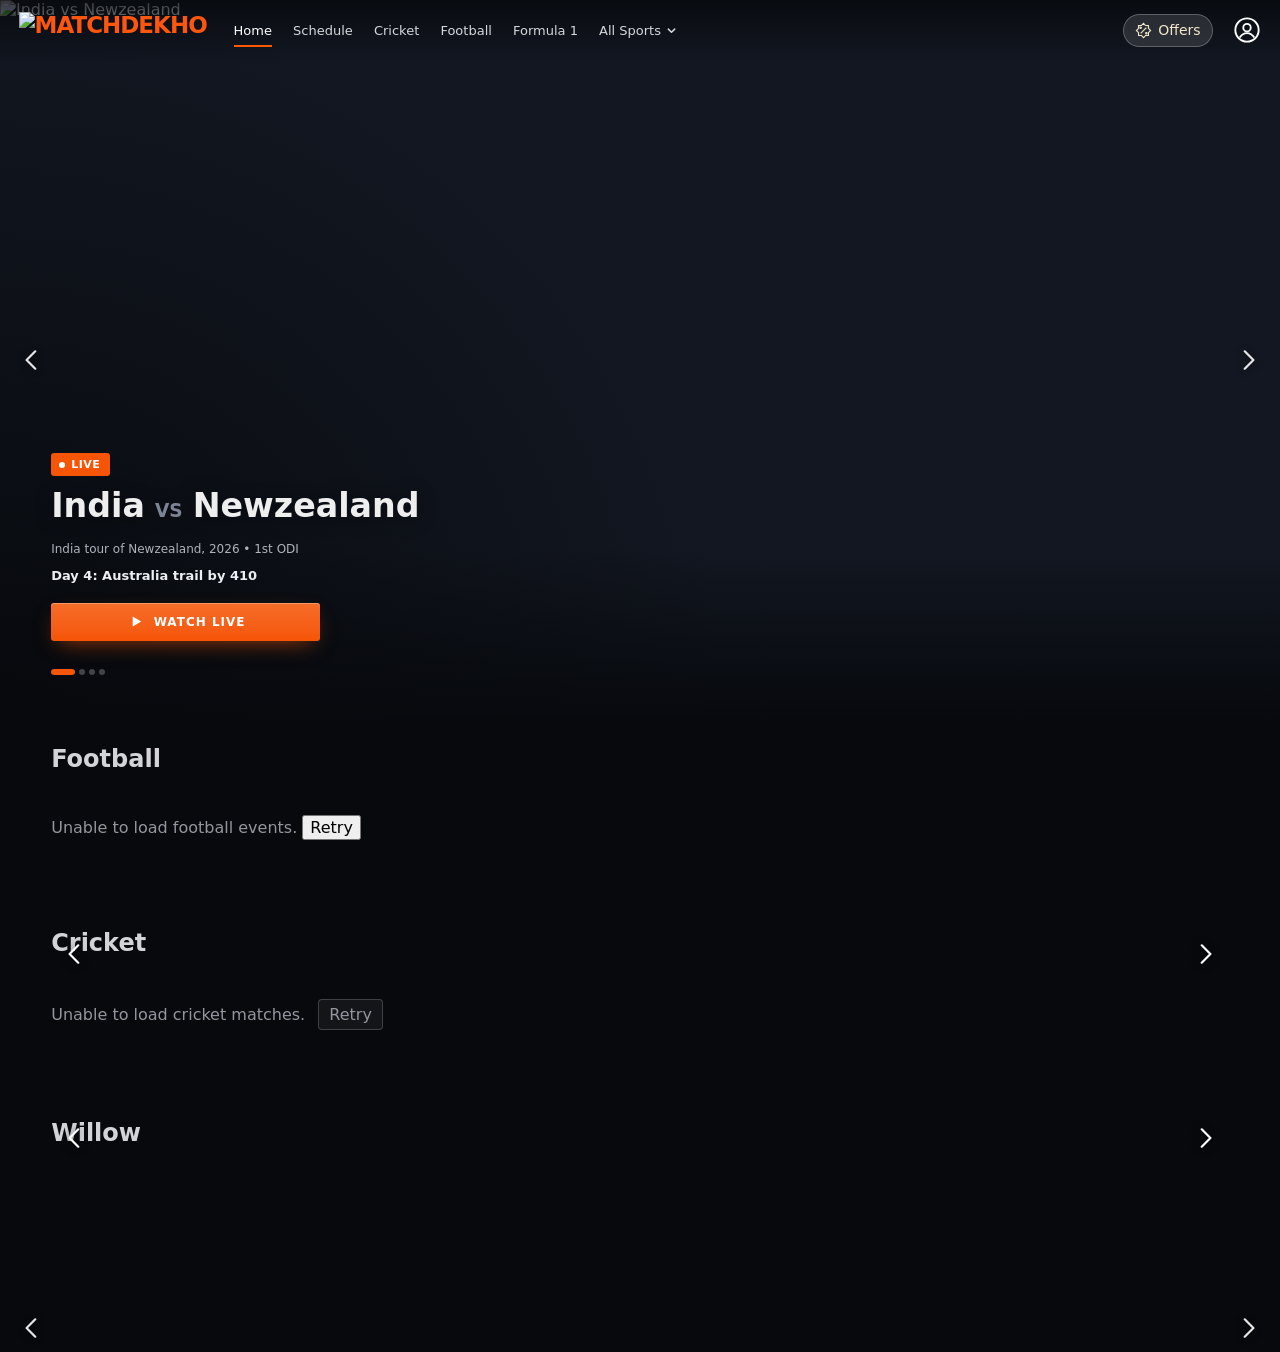
==== commit 2687acb2: "Update index.html" ====
--- a/index.html
+++ b/index.html
@@ -10,6 +10,10 @@
     <script defer src="football.js"></script>
     <link rel="stylesheet" href="cricket.css">
     <script defer src="cricket.js"></script>
+    
+<link rel="stylesheet" href="willow.css">
+<script defer src="willow.js"></script>
+
     <style>
       @font-face {
         font-family: "Outfit";
@@ -1775,6 +1779,70 @@
   </div>
       </section>
       
+<!-- ====== WILLOW LIVE ====== -->
+<section
+  class="live willow-live-section"
+  id="willow"
+  aria-label="Willow live matches"
+>
+  <h2 class="section-title wl-heading">
+    Willow
+    <span
+      id="liveCountBadge"
+      class="wl-count"
+      hidden
+    ></span>
+  </h2>
+
+  <div class="live-rail">
+
+    <div
+      class="rail"
+      id="willowLiveTrack"
+      aria-busy="false"
+    ></div>
+
+    <button
+      type="button"
+      class="arrow prev"
+      id="willowLiveArrowLeft"
+      aria-label="Previous Willow matches"
+    >
+      <svg
+        viewBox="0 0 24 24"
+        fill="none"
+        stroke="currentColor"
+        stroke-width="2"
+        stroke-linecap="round"
+        stroke-linejoin="round"
+      >
+        <path d="m15 4-8 8 8 8"/>
+      </svg>
+    </button>
+
+    <button
+      type="button"
+      class="arrow next"
+      id="willowLiveArrowRight"
+      aria-label="Next Willow matches"
+    >
+      <svg
+        viewBox="0 0 24 24"
+        fill="none"
+        stroke="currentColor"
+        stroke-width="2"
+        stroke-linecap="round"
+        stroke-linejoin="round"
+      >
+        <path d="m9 4 8 8-8 8"/>
+      </svg>
+    </button>
+
+  </div>
+</section>
+<!-- ====== END WILLOW ====== -->
+
+      
     </main>
     <div class="scrim" id="scrim"></div>
     <aside class="drawer" id="drawer" aria-hidden="true" aria-label="Main menu" inert>
--- a/cricket.css
+++ b/cricket.css
@@ -0,0 +1,254 @@
+/* Uses the existing .card, .thumb, .caption and .badge styles.
+   Same card sizes, two-line captions and LIVE badge as Football. */
+
+#cricket .cricket-live-thumb {
+  background:
+    radial-gradient(
+      ellipse at 8% 0%,
+      #315e62 0%,
+      transparent 60%
+    ),
+    radial-gradient(
+      ellipse at 100% 100%,
+      #262f54 0%,
+      transparent 65%
+    ),
+    #101820;
+  isolation: isolate;
+}
+
+#cricket .cl-poster-content {
+  position: absolute;
+  inset: 6% 6% 17%;
+  display: flex;
+  flex-direction: column;
+  justify-content: center;
+  gap: 5%;
+}
+
+#cricket .cl-event-name {
+  flex-shrink: 0;
+  text-align: center;
+  color: #dde2e7;
+  font-size: clamp(10px, 2.8vw, 16px);
+  font-weight: 700;
+  white-space: nowrap;
+  overflow: hidden;
+  text-overflow: ellipsis;
+}
+
+#cricket .cl-teams {
+  display: grid;
+  grid-template-columns:
+    minmax(0, 1fr)
+    18%
+    minmax(0, 1fr);
+  align-items: center;
+  text-align: center;
+}
+
+#cricket .cl-team {
+  min-width: 0;
+}
+
+#cricket .cl-team-image-wrap {
+  position: relative;
+  width: 58%;
+  aspect-ratio: 1;
+  margin: 0 auto 4px;
+  border: 1px solid #ffffff38;
+  border-radius: 50%;
+  background: linear-gradient(
+    140deg,
+    #ffffff22,
+    #ffffff05
+  );
+  box-shadow: inset 0 2px 0 #ffffff19;
+  overflow: hidden;
+}
+
+#cricket .cl-team-placeholder,
+#cricket .cl-team-image-wrap img {
+  position: absolute;
+  inset: 0;
+  width: 100%;
+  height: 100%;
+}
+
+#cricket .cl-team-placeholder {
+  display: grid;
+  place-items: center;
+  color: #e1e6eb;
+  font-weight: 700;
+  font-size: clamp(12px, 3vw, 22px);
+}
+
+#cricket .cl-team-image-wrap img {
+  display: block;
+  object-fit: contain;
+  object-position: center;
+  padding: 12%;
+  visibility: hidden;
+}
+
+#cricket .cl-team-image-wrap.has-image .cl-team-placeholder {
+  visibility: hidden;
+}
+
+#cricket .cl-team-name {
+  display: block;
+  color: #e2e3e8;
+  font-size: clamp(10px, 2.8vw, 17px);
+  font-weight: 600;
+  white-space: nowrap;
+  overflow: hidden;
+  text-overflow: ellipsis;
+}
+
+#cricket .cl-vs {
+  display: grid;
+  place-items: center;
+  width: 80%;
+  aspect-ratio: 1;
+  margin: auto;
+  background: #ffffff0c;
+  border: 1px solid #ffffff20;
+  border-radius: 50%;
+  font-size: clamp(11px, 2.8vw, 18px);
+  font-weight: 700;
+  color: #cdd1db;
+}
+
+/* Exactly two caption lines. */
+#cricket .caption > span {
+  display: block;
+  white-space: nowrap;
+  overflow: hidden;
+  text-overflow: ellipsis;
+}
+
+#cricket .cl-meta {
+  font-size: inherit;
+}
+
+/* Upcoming status bell — same placement as the LIVE badge. */
+#cricket .cl-upcoming-icon {
+  position: absolute;
+  bottom: 7px;
+  left: 8px;
+  z-index: 1;
+  display: inline-flex;
+  align-items: center;
+  justify-content: center;
+  width: 27px;
+  height: 25px;
+  padding: 4px;
+  border-radius: 2px;
+  background: #f1f0ec;
+  color: #222935;
+}
+
+#cricket .cl-upcoming-icon svg {
+  display: block;
+  width: 17px;
+  height: 17px;
+  fill: currentColor;
+}
+
+/* Side arrows: visible on desktop and landscape phones. */
+#cricket .live-rail > .arrow {
+  display: flex !important;
+  align-items: center;
+  justify-content: center;
+  position: absolute;
+  z-index: 5;
+  width: 48px;
+  height: 48px;
+  top: var(--cl-arrow-top, 70px);
+  padding: 0;
+  border: 0;
+  background: none;
+  color: #fff;
+  opacity: 1;
+  visibility: visible;
+  pointer-events: auto;
+  filter: drop-shadow(0 1px 5px #000c);
+}
+
+#cricket .live-rail > .prev {
+  left: 0;
+}
+
+#cricket .live-rail > .next {
+  right: 0;
+}
+
+#cricket .live-rail > .arrow svg {
+  width: 26px;
+  height: 26px;
+}
+
+#cricket .cricket-live-card:focus-visible,
+#cricket .arrow:focus-visible {
+  outline: 2px solid #f55505;
+  outline-offset: -2px;
+}
+
+#cricket .cl-empty {
+  padding: 24px 0;
+  color: #93969f;
+}
+
+#cricket .cl-retry {
+  margin-left: 8px;
+  padding: 5px 10px;
+  border: 1px solid #ffffff30;
+  border-radius: 4px;
+  background: #ffffff0d;
+  color: inherit;
+}
+
+#cricket .cl-skeleton-thumb {
+  background: linear-gradient(
+    100deg,
+    #121620 25%,
+    #222938 50%,
+    #121620 75%
+  );
+  background-size: 200% 100%;
+  animation: cl-loading 1.6s ease-in-out infinite;
+}
+
+#cricket .cl-skeleton-line {
+  height: 10px;
+  margin: 5px 0;
+  width: 80%;
+  background: #ffffff12;
+}
+
+#cricket .cl-skeleton-line:last-child {
+  width: 55%;
+}
+
+@keyframes cl-loading {
+  to {
+    background-position: -200% 0;
+  }
+}
+
+/* Hide only Cricket arrows on portrait phones. */
+@media (max-width: 767px) and (orientation: portrait) {
+  #cricket .live-rail > .arrow {
+    display: none !important;
+  }
+}
+
+@media (prefers-reduced-motion: reduce) {
+  #cricket .cl-skeleton-thumb {
+    animation: none;
+  }
+
+  #cricket .live-rail > .arrow {
+    transition: none;
+  }
+}
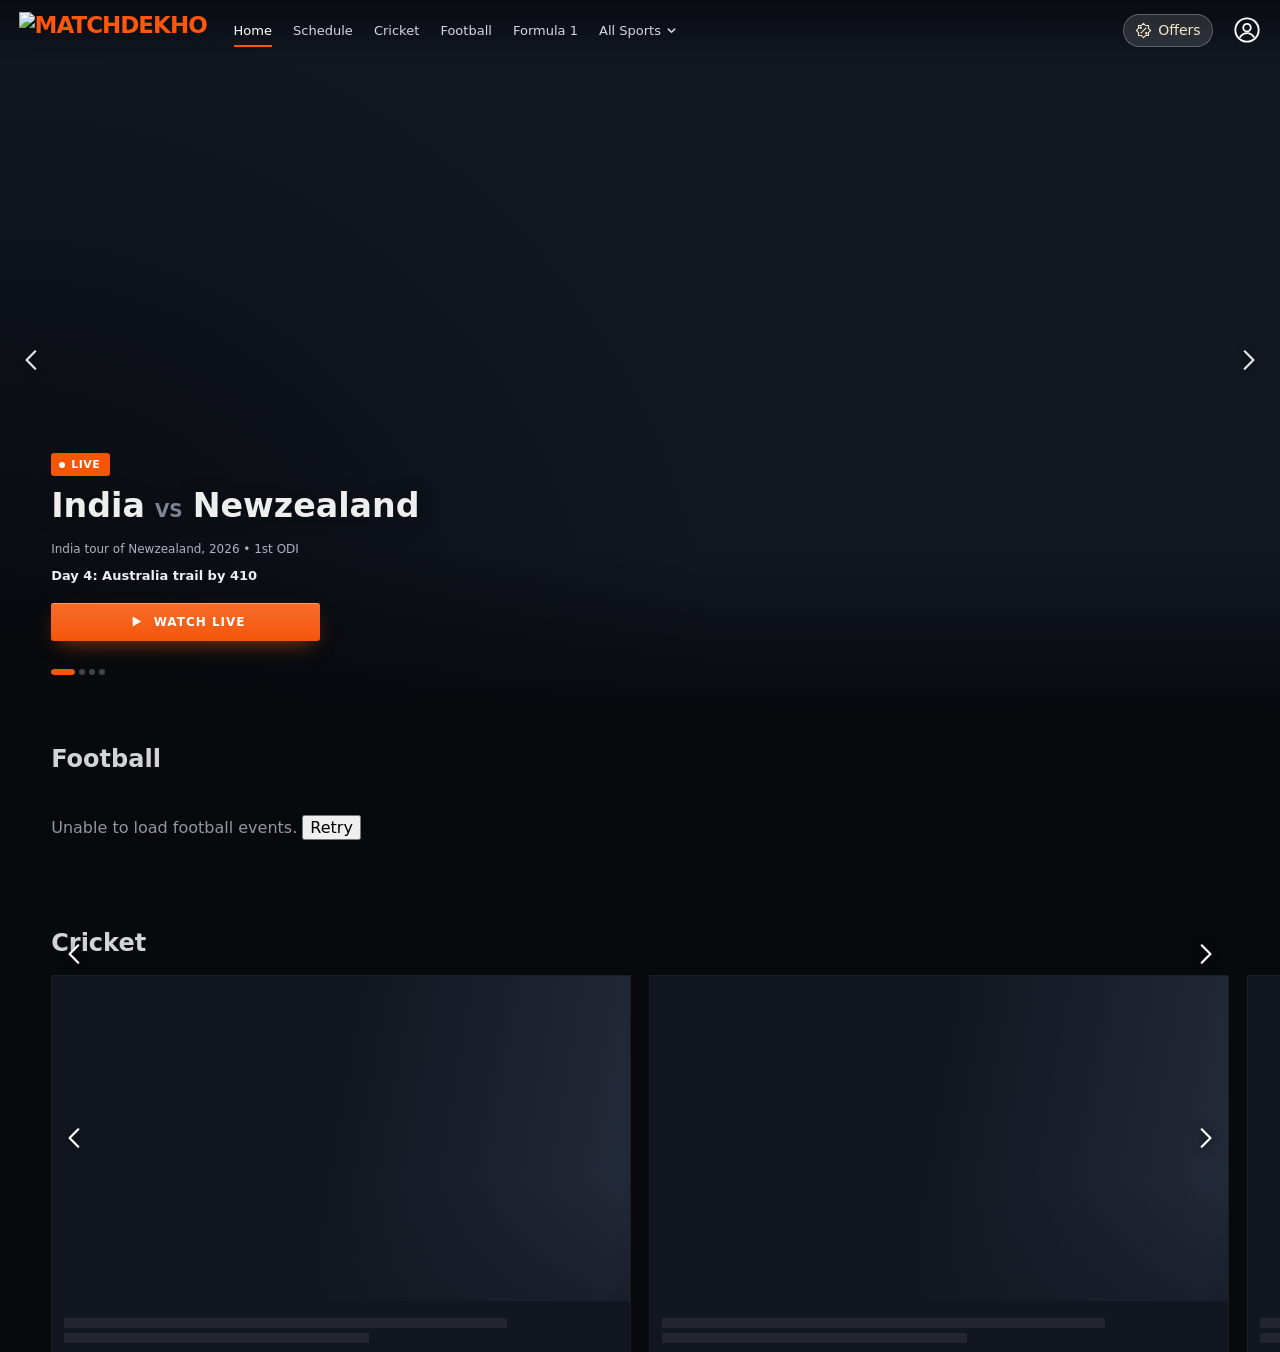
==== commit 21e5a338: "Update index.html" ====
--- a/index.html
+++ b/index.html
@@ -1637,6 +1637,50 @@
       @media (max-width: 767px) and (orientation: portrait) {
         #football .live-rail > .arrow { display: none !important; }
       }
+      
+/* ==========================================
+   FOOTBALL LANDSCAPE — EXACT 2.5 CARDS
+   Does not affect portrait or other sections
+   ========================================== */
+
+@media (orientation: landscape) and (max-width: 1199px) {
+
+  #football #allsportsTrack {
+    display: flex;
+    gap: 7px;
+  }
+
+  #football #allsportsTrack > * {
+    flex: 0 0 calc((100% - 14px) / 2.5) !important;
+    width: calc((100% - 14px) / 2.5) !important;
+    min-width: 0 !important;
+    max-width: none !important;
+    box-sizing: border-box;
+  }
+
+  #football #allsportsTrack .thumb,
+  #football #allsportsTrack .allsports-thumb {
+    width: 100%;
+    aspect-ratio: 16 / 9;
+    height: auto;
+  }
+}
+
+/* Landscape devices 768px and wider */
+@media (orientation: landscape)
+       and (min-width: 768px)
+       and (max-width: 1199px) {
+
+  #football #allsportsTrack {
+    gap: 18px;
+  }
+
+  #football #allsportsTrack > * {
+    flex: 0 0 calc((100% - 36px) / 2.5) !important;
+    width: calc((100% - 36px) / 2.5) !important;
+  }
+}
+
     </style></head
   ><body
     ><div class="ambient" aria-hidden="true"
--- a/football.css
+++ b/football.css
@@ -117,3 +117,70 @@
   .allsports-section .live-rail .prev { left: calc(8px - 4vw); }
   .allsports-section .live-rail .next { right: calc(8px - 4vw); }
 }
+
+/* ==========================================
+   ALL SPORTS — LANDSCAPE CARD SIZE FIX
+   Show 2.5 cards in a single frame
+   ========================================== */
+
+@media (orientation: landscape) and (max-height: 600px) {
+
+  .allsports-section {
+    --as-card-gap: 12px;
+    --as-side-padding: 16px;
+  }
+
+  .allsports-section .allsports-card {
+    flex: 0 0 calc(
+      (100vw - 32px - 24px) / 2.5
+    ) !important;
+
+    width: calc(
+      (100vw - 32px - 24px) / 2.5
+    ) !important;
+
+    min-width: 0 !important;
+    max-width: none !important;
+    box-sizing: border-box;
+  }
+
+  .allsports-section .allsports-thumb {
+    width: 100%;
+    height: auto;
+    aspect-ratio: 16 / 9;
+  }
+
+  .allsports-section .as-event-name {
+    font-size: clamp(10px, 1.7vw, 14px);
+  }
+
+  .allsports-section .as-team-name {
+    font-size: clamp(10px, 1.6vw, 14px);
+  }
+
+  .allsports-section .as-vs {
+    font-size: clamp(10px, 1.6vw, 15px);
+  }
+}
+/* Landscape phones only: ~2.5 cards visible per frame */
+@media (orientation: landscape) and (max-height: 500px) {
+  .allsports-section .live-rail {
+    --as-gap: 10px;        /* set to your current card gap */
+    --as-arrow-top: 45px;  /* arrows follow the smaller thumbnails */
+  }
+
+  .allsports-section .live-rail .allsports-card {
+    /* 2 full cards + half card + 2 gaps = 100% */
+    flex: 0 0 calc((100% - 2 * var(--as-gap)) / 2.5);
+    width: calc((100% - 2 * var(--as-gap)) / 2.5);
+    min-width: 0;
+    max-width: none;
+  }
+
+  /* vw-based clamps get too large in landscape, so scale text down */
+  .as-event-name,
+  .as-team-name,
+  .as-vs { font-size: clamp(9px, 1.6vw, 12px); }
+  .as-team-placeholder { font-size: clamp(10px, 2vw, 15px); }
+}
+
--- a/willow.css
+++ b/willow.css
@@ -0,0 +1,248 @@
+
+/* =========================================================
+   WILLOW LIVE — matches the existing Cricket / Football rail.
+   Uses your existing .live, .live-rail, .rail, .card, .thumb,
+   .caption, .badge and .arrow rules from index.html.
+   Posters are real API images; no generated gradient artwork.
+   ========================================================= */
+
+#willow .wl-heading {
+  display: flex;
+  align-items: center;
+  gap: 10px;
+}
+
+#willow .wl-count {
+  display: inline-flex;
+  align-items: center;
+  gap: 6px;
+  padding: 3px 8px;
+  border-radius: 3px;
+  background: #f55505;
+  color: #fff;
+  font-size: 10px;
+  font-weight: 800;
+  line-height: 1.35;
+}
+
+#willow .wl-count::before {
+  content: '';
+  width: 6px;
+  height: 6px;
+  background: currentColor;
+  border-radius: 50%;
+}
+
+#willow .willow-live-card {
+  display: block;
+  padding: 0;
+  text-align: left;
+  border-radius: 0;
+  font: inherit;
+}
+
+#willow button.willow-live-card {
+  appearance: none;
+  -webkit-appearance: none;
+  cursor: default;
+}
+
+#willow .willow-live-thumb {
+  background: #121620;
+}
+
+#willow .willow-live-thumb img {
+  display: block;
+  width: 100%;
+  height: 100%;
+  object-fit: cover;
+  object-position: center;
+}
+
+#willow .wl-no-poster {
+  position: absolute;
+  inset: 0;
+  display: grid;
+  place-items: center;
+  color: #8b90a0;
+  font-size: 12px;
+  text-align: center;
+}
+
+/* Play overlay for playable LIVE matches. */
+
+#willow .wl-play {
+  position: absolute;
+  left: 50%;
+  top: 50%;
+  width: 42px;
+  height: 42px;
+  transform: translate(-50%, -50%);
+  display: grid;
+  place-items: center;
+  border: 1px solid #ffffff65;
+  border-radius: 50%;
+  background: #08090d85;
+  color: #fff;
+  z-index: 1;
+  opacity: 0;
+  transition: opacity .22s ease;
+  pointer-events: none;
+}
+
+#willow .wl-play svg {
+  width: 20px;
+  height: 20px;
+  fill: currentColor;
+}
+
+#willow a.willow-live-card:hover .wl-play,
+#willow a.willow-live-card:focus-visible .wl-play {
+  opacity: 1;
+}
+
+/* Upcoming bell, same placement as Cricket. */
+
+#willow .wl-upcoming-icon {
+  position: absolute;
+  bottom: 7px;
+  left: 8px;
+  z-index: 1;
+  display: inline-flex;
+  align-items: center;
+  justify-content: center;
+  width: 27px;
+  height: 25px;
+  padding: 4px;
+  border-radius: 2px;
+  background: #f1f0ec;
+  color: #222935;
+}
+
+#willow .wl-upcoming-icon svg {
+  display: block;
+  width: 17px;
+  height: 17px;
+  fill: currentColor;
+}
+
+/* Exactly two caption lines, like Cricket. */
+
+#willow .caption > span {
+  display: block;
+  overflow: hidden;
+  text-overflow: ellipsis;
+  white-space: nowrap;
+}
+
+#willow .wl-meta {
+  font-size: inherit;
+}
+
+/* Focus states. */
+
+#willow .willow-live-card:focus-visible,
+#willow .arrow:focus-visible,
+#willow .wl-retry:focus-visible {
+  outline: 2px solid #f55505;
+  outline-offset: -2px;
+}
+
+/* Empty and error states. */
+
+#willow .wl-empty {
+  padding: 24px 0;
+  color: #93969f;
+}
+
+#willow .wl-retry {
+  margin-left: 8px;
+  padding: 5px 10px;
+  border: 1px solid #ffffff30;
+  border-radius: 4px;
+  background: #ffffff0d;
+  color: inherit;
+}
+
+/* Skeleton loader. */
+
+#willow .wl-skeleton-thumb {
+  background: linear-gradient(
+    100deg,
+    #121620 25%,
+    #222938 50%,
+    #121620 75%
+  );
+  background-size: 200% 100%;
+  animation: wl-loading 1.6s ease-in-out infinite;
+}
+
+#willow .wl-skeleton-line {
+  height: 10px;
+  width: 80%;
+  margin: 5px 0;
+  background: #ffffff12;
+}
+
+#willow .wl-skeleton-line:last-child {
+  width: 55%;
+}
+
+@keyframes wl-loading {
+  to {
+    background-position: -200% 0;
+  }
+}
+
+/* Independent Willow arrow controls. */
+
+#willow .live-rail > .arrow {
+  display: flex !important;
+  align-items: center;
+  justify-content: center;
+  position: absolute;
+  z-index: 5;
+  width: 48px;
+  height: 48px;
+  top: var(--wl-arrow-top, 70px);
+  padding: 0;
+  border: 0;
+  background: none;
+  color: #fff;
+  opacity: 1;
+  visibility: visible;
+  pointer-events: auto;
+  filter: drop-shadow(0 1px 5px #000c);
+}
+
+#willow .live-rail > .prev {
+  left: 0;
+}
+
+#willow .live-rail > .next {
+  right: 0;
+}
+
+#willow .live-rail > .arrow svg {
+  width: 26px;
+  height: 26px;
+}
+
+/* Hide arrows on portrait phones only. */
+
+@media (max-width: 767px) and (orientation: portrait) {
+  #willow .live-rail > .arrow {
+    display: none !important;
+  }
+}
+
+@media (prefers-reduced-motion: reduce) {
+  #willow .wl-skeleton-thumb {
+    animation: none;
+  }
+
+  #willow .wl-play,
+  #willow .live-rail > .arrow {
+    transition: none;
+  }
+}
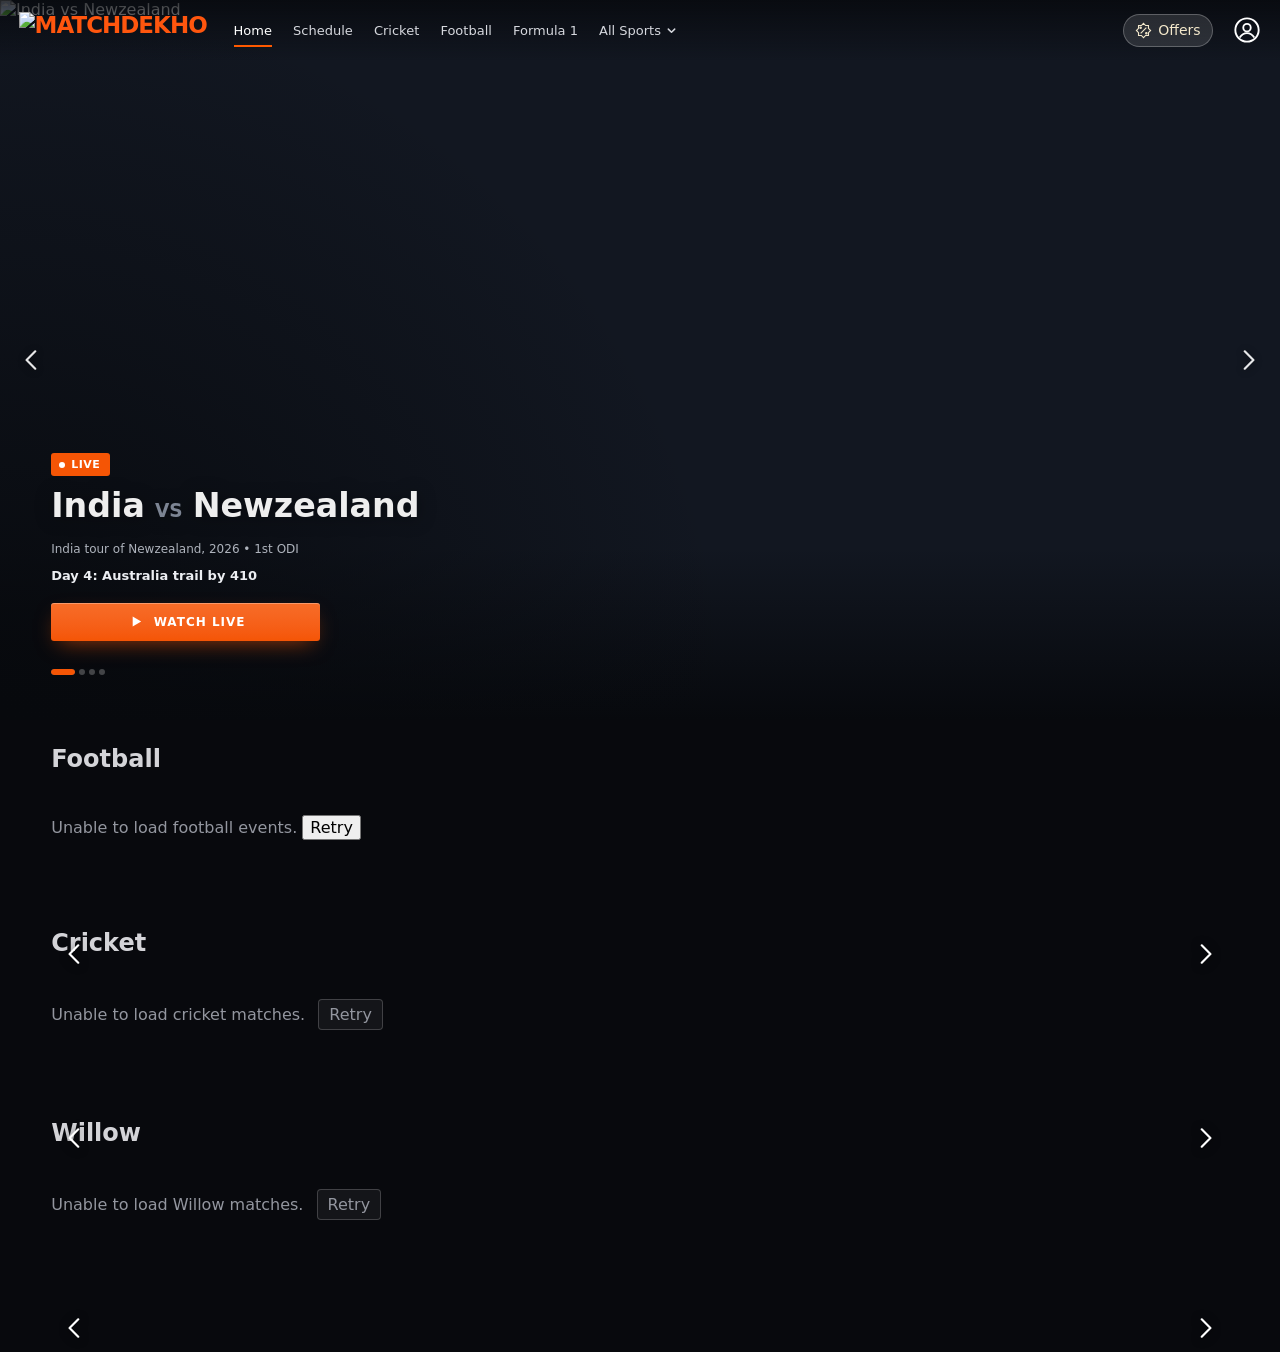
==== commit 78fefd6f: "Update index.html" ====
--- a/index.html
+++ b/index.html
@@ -1726,7 +1726,7 @@
       ><section class="hero" aria-label="Featured matches"
         ><div class="viewport" tabindex="0" aria-roledescription="carousel">
 
-          <article class="slide on" data-t="live" aria-label="India versus Newzealand" style="--o: 0" aria-hidden="false"><picture><source media="(min-width:768px)" srcset="https://m.media-amazon.com/images/S/le-target-images-prod/amzn1.dv.gti.8a40f4ed-55ee-4b0b-84f3-a0961c33aa14/5/HERO-16X9/en-US._UR1920,1080_SX1920_FMavif_PQ65_.jpeg"><img class="poster" src="https://imgh.in/host/2s6rjd" alt="India vs Newzealand" draggable="false" decoding="async" fetchpriority="high"></picture><div class="shade"></div><div class="info"><span class="tag"><i></i>LIVE</span><p class="series">India tour of Newzealand, 2026 • 1st ODI</p><h2 class="teams">India<span class="versus">∨</span>Newzealand</h2><p class="status">Day 4: Australia trail by 410</p><a class="watch" href="https://www.fancode.com/cricket"><span class="ico"><svg viewBox="0 0 24 24" aria-hidden="true"><path d="M8 5L20 12L8 19Z"/></svg></span>WATCH LIVE</a></div></article>
+          <article class="slide on" data-t="live" aria-label="India versus Newzealand" style="--o: 0" aria-hidden="false"><picture><source media="(min-width:768px)" srcset="https://m.media-amazon.com/images/S/le-target-images-prod/amzn1.dv.gti.8a40f4ed-55ee-4b0b-84f3-a0961c33aa14/5/HERO-16X9/en-US._UR1920,1080_SX1920_FMavif_PQ65_.jpeg"><img class="poster" src="https://imgh.in/host/2s6rjd" alt="India vs Newzealand" draggable="false" decoding="async" fetchpriority="high"></picture><div class="shade"></div><div class="info"><span class="tag"><i></i>LIVE</span><p class="series">India tour of Newzealand, 2026 • 1st ODI</p><h2 class="teams">India<span class="versus">∨</span>Newzealand</h2><p class="status">Day 4: Australia trail by 410</p><a class="watch" href="live/ind-vs-nz"><span class="ico"><svg viewBox="0 0 24 24" aria-hidden="true"><path d="M8 5L20 12L8 19Z"/></svg></span>WATCH LIVE</a></div></article>
 
           <article class="slide" data-t="upcoming" aria-label="Western Australia versus New South Wales" style="--o: 1" aria-hidden="true"><picture><source media="(min-width:768px)" srcset="https://images.fancode.com/skillup-uploads/cms-media/4249667_53087_WAU_NSW_FC-WEB_1791299730396.jpg"><img class="poster" src="https://images.fancode.com/skillup-uploads/cms-media/ZIM.jpg?hash=[base64]" alt="Western Australia vs New South Wales" draggable="false" decoding="async"></picture><div class="shade"></div><div class="info"><span class="tag"><i></i>UPCOMING</span><p class="series">Sheffield Shield, 2026/27</p><h2 class="teams">Western Australia<span class="versus">∨</span>New South Wales</h2><p class="status">Upcoming match</p><a class="watch" href="https://www.fancode.com/cricket/tour/sheffield-shield-2026-27-19896475/matches/cricket-4249667/live-match-info"><span class="ico"><svg viewBox="0 0 24 24" aria-hidden="true"><path d="M12 22a2.5 2.5 0 0 0 2.5-2.5h-5A2.5 2.5 0 0 0 12 22zm7-6V11a7 7 0 0 0-5-6.7V3a2 2 0 0 0-4 0v1.3A7 7 0 0 0 5 11v5l-2 2v1h18v-1z"/></svg></span>REMIND ME</a></div></article>
 
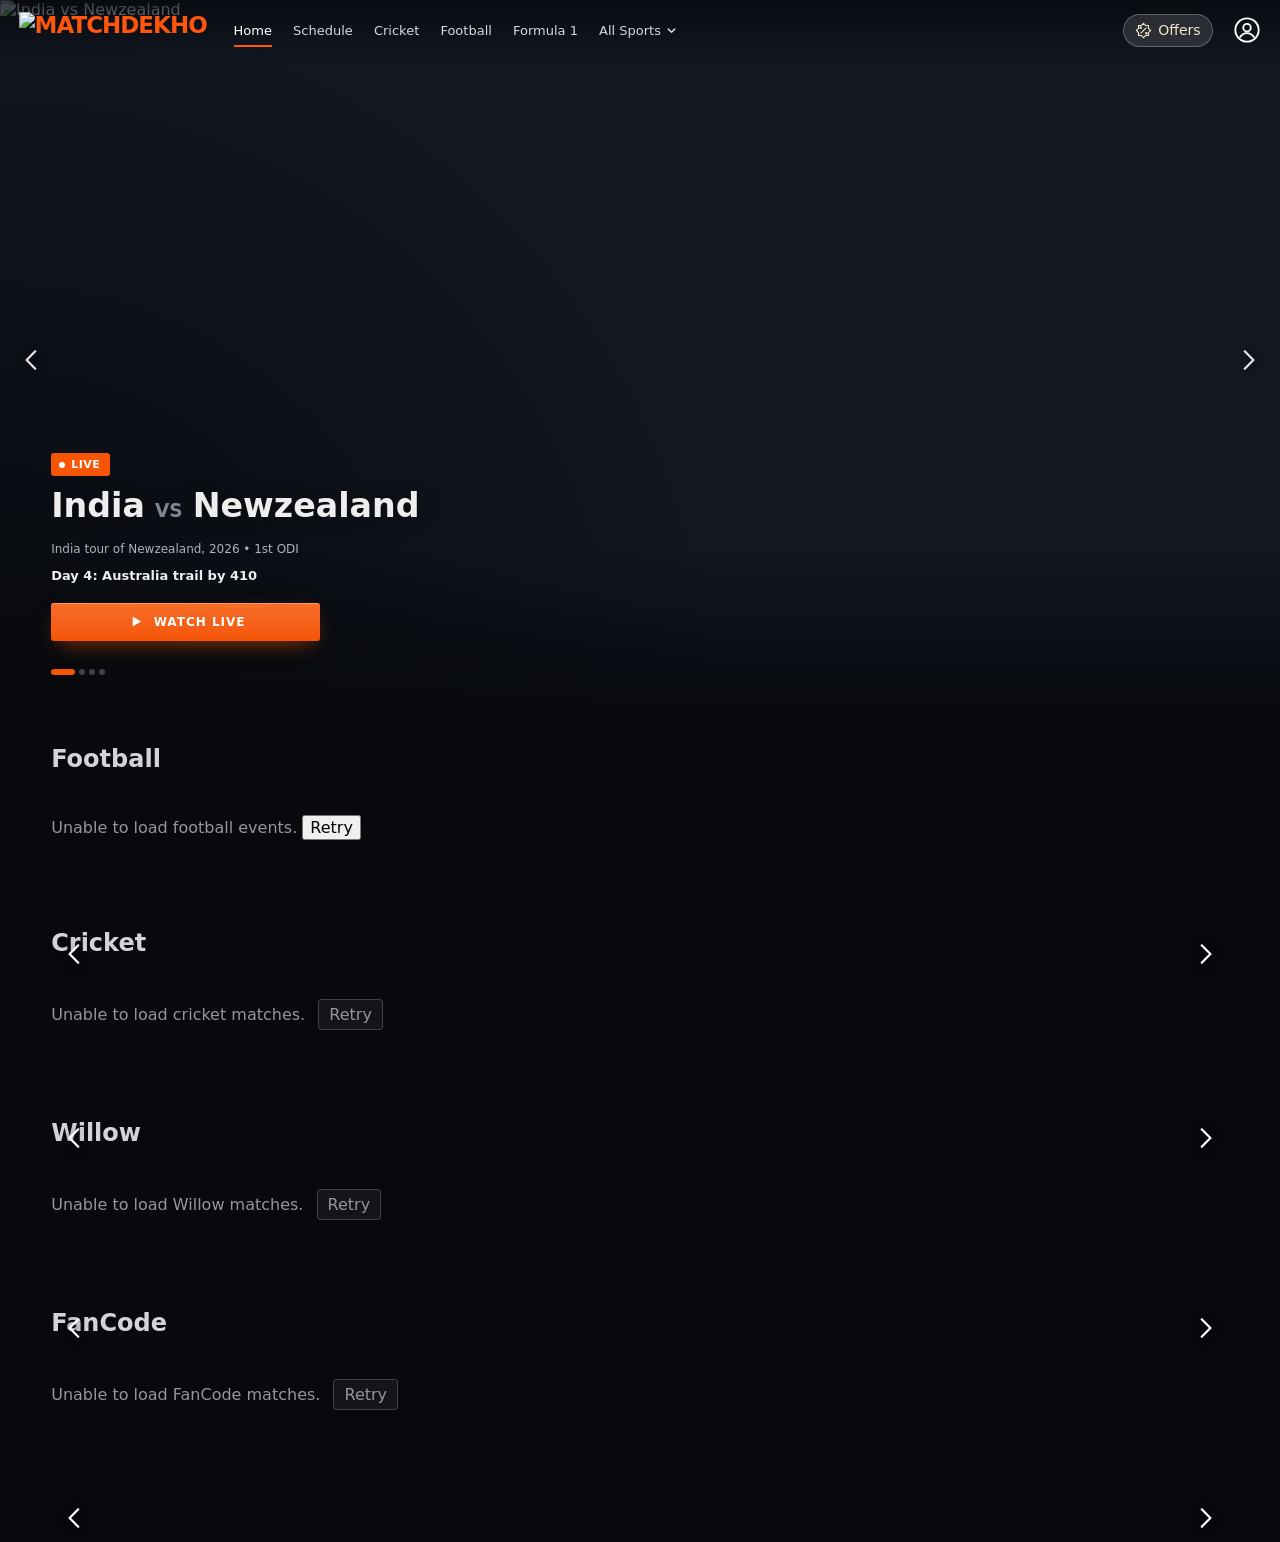
==== commit 83bc0436: "Integrate FanCode live section into index.html Added FanCode section with navigation buttons." ====
--- a/index.html
+++ b/index.html
@@ -13,6 +13,10 @@
     
 <link rel="stylesheet" href="willow.css">
 <script defer src="willow.js"></script>
+    
+<link rel="stylesheet" href="fancode.css">
+<script defer src="fancode.js"></script>
+
 
     <style>
       @font-face {
@@ -1885,6 +1889,66 @@
   </div>
 </section>
 <!-- ====== END WILLOW ====== -->
+
+<!-- ====== FANCODE LIVE ====== -->
+
+<section
+  class="live fancode-live-section"
+  id="fancodeSection"
+  aria-label="FanCode matches"
+>
+  <h2 class="section-title">
+    FanCode
+  </h2>
+
+  <div class="live-rail">
+
+    <div
+      class="rail"
+      id="fancodeTrack"
+      aria-busy="false"
+    ></div>
+
+    <button
+      type="button"
+      class="arrow prev"
+      id="fancodeArrowLeft"
+      aria-label="Previous FanCode matches"
+    >
+      <svg
+        viewBox="0 0 24 24"
+        fill="none"
+        stroke="currentColor"
+        stroke-width="2"
+        stroke-linecap="round"
+        stroke-linejoin="round"
+      >
+        <path d="m15 4-8 8 8 8"/>
+      </svg>
+    </button>
+
+    <button
+      type="button"
+      class="arrow next"
+      id="fancodeArrowRight"
+      aria-label="Next FanCode matches"
+    >
+      <svg
+        viewBox="0 0 24 24"
+        fill="none"
+        stroke="currentColor"
+        stroke-width="2"
+        stroke-linecap="round"
+        stroke-linejoin="round"
+      >
+        <path d="m9 4 8 8-8 8"/>
+      </svg>
+    </button>
+
+  </div>
+</section>
+
+<!-- ====== END FANCODE ====== -->
 
       
     </main>
--- a/fancode.css
+++ b/fancode.css
@@ -0,0 +1,194 @@
+
+/* =====================================================
+   FANCODE LIVE — MATCHDEKHO
+   Same card layout as Cricket and Willow.
+   Poster: top-center crop.
+   Caption: exactly two lines.
+   ===================================================== */
+
+#fancodeSection .fancode-live-card {
+  display: block;
+  padding: 0;
+  text-align: left;
+  font: inherit;
+  border-radius: 0;
+  appearance: none;
+  -webkit-appearance: none;
+  cursor: pointer;
+}
+
+#fancodeSection .fancode-live-card:disabled {
+  cursor: wait;
+}
+
+#fancodeSection .fancode-thumb {
+  position: relative;
+  background: #121620;
+  overflow: hidden;
+}
+
+#fancodeSection .fancode-thumb img {
+  width: 100%;
+  height: 100%;
+  display: block;
+  object-fit: cover;
+
+  /* Crop image from TOP MIDDLE */
+  object-position: center top;
+}
+
+#fancodeSection .fc-no-poster {
+  position: absolute;
+  inset: 0;
+  display: grid;
+  place-items: center;
+  color: #93969f;
+  font-size: 12px;
+}
+
+/* Two-line caption */
+
+#fancodeSection .caption {
+  overflow: hidden;
+}
+
+#fancodeSection .caption > span {
+  display: block;
+  white-space: nowrap;
+  overflow: hidden;
+  text-overflow: ellipsis;
+}
+
+#fancodeSection .fc-match-title {
+  color: #e2e3e8;
+  font-weight: 600;
+}
+
+#fancodeSection .fc-series {
+  color: #93969f;
+  font-weight: 400;
+}
+
+/* Upcoming bell, same as Cricket */
+
+#fancodeSection .fc-upcoming-icon {
+  position: absolute;
+  bottom: 7px;
+  left: 8px;
+  z-index: 1;
+  display: inline-flex;
+  align-items: center;
+  justify-content: center;
+  width: 27px;
+  height: 25px;
+  padding: 4px;
+  border-radius: 2px;
+  background: #f1f0ec;
+  color: #222935;
+}
+
+#fancodeSection .fc-upcoming-icon svg {
+  width: 17px;
+  height: 17px;
+  fill: currentColor;
+}
+
+/* Loading skeleton */
+
+#fancodeSection .fc-skeleton-thumb {
+  background: linear-gradient(
+    100deg,
+    #121620 25%,
+    #222938 50%,
+    #121620 75%
+  );
+  background-size: 200% 100%;
+  animation: fc-loading 1.6s ease-in-out infinite;
+}
+
+#fancodeSection .fc-skeleton-line {
+  height: 10px;
+  margin: 5px 0;
+  width: 80%;
+  background: #ffffff12;
+}
+
+#fancodeSection .fc-skeleton-line:last-child {
+  width: 55%;
+}
+
+@keyframes fc-loading {
+  to {
+    background-position: -200% 0;
+  }
+}
+
+/* Empty state */
+
+#fancodeSection .fc-empty {
+  padding: 24px 0;
+  color: #93969f;
+}
+
+#fancodeSection .fc-retry {
+  margin-left: 8px;
+  padding: 5px 10px;
+  border: 1px solid #ffffff30;
+  border-radius: 4px;
+  background: #ffffff0d;
+  color: inherit;
+}
+
+/* Landscape / desktop arrows */
+
+#fancodeSection .live-rail > .arrow {
+  display: flex !important;
+  align-items: center;
+  justify-content: center;
+  position: absolute;
+  z-index: 5;
+  width: 48px;
+  height: 48px;
+  top: var(--fc-arrow-top, 70px);
+  padding: 0;
+  border: 0;
+  background: none;
+  color: #fff;
+  opacity: 1;
+  visibility: visible;
+  pointer-events: auto;
+  filter: drop-shadow(0 1px 5px #000c);
+}
+
+#fancodeSection .live-rail > .prev {
+  left: 0;
+}
+
+#fancodeSection .live-rail > .next {
+  right: 0;
+}
+
+#fancodeSection .live-rail > .arrow svg {
+  width: 26px;
+  height: 26px;
+}
+
+#fancodeSection .fancode-live-card:focus-visible,
+#fancodeSection .arrow:focus-visible {
+  outline: 2px solid #f55505;
+  outline-offset: -2px;
+}
+
+/* Hide arrows in portrait mobile */
+
+@media (max-width: 767px) and (orientation: portrait) {
+  #fancodeSection .live-rail > .arrow {
+    display: none !important;
+  }
+}
+
+@media (prefers-reduced-motion: reduce) {
+  #fancodeSection .fc-skeleton-thumb {
+    animation: none;
+  }
+}
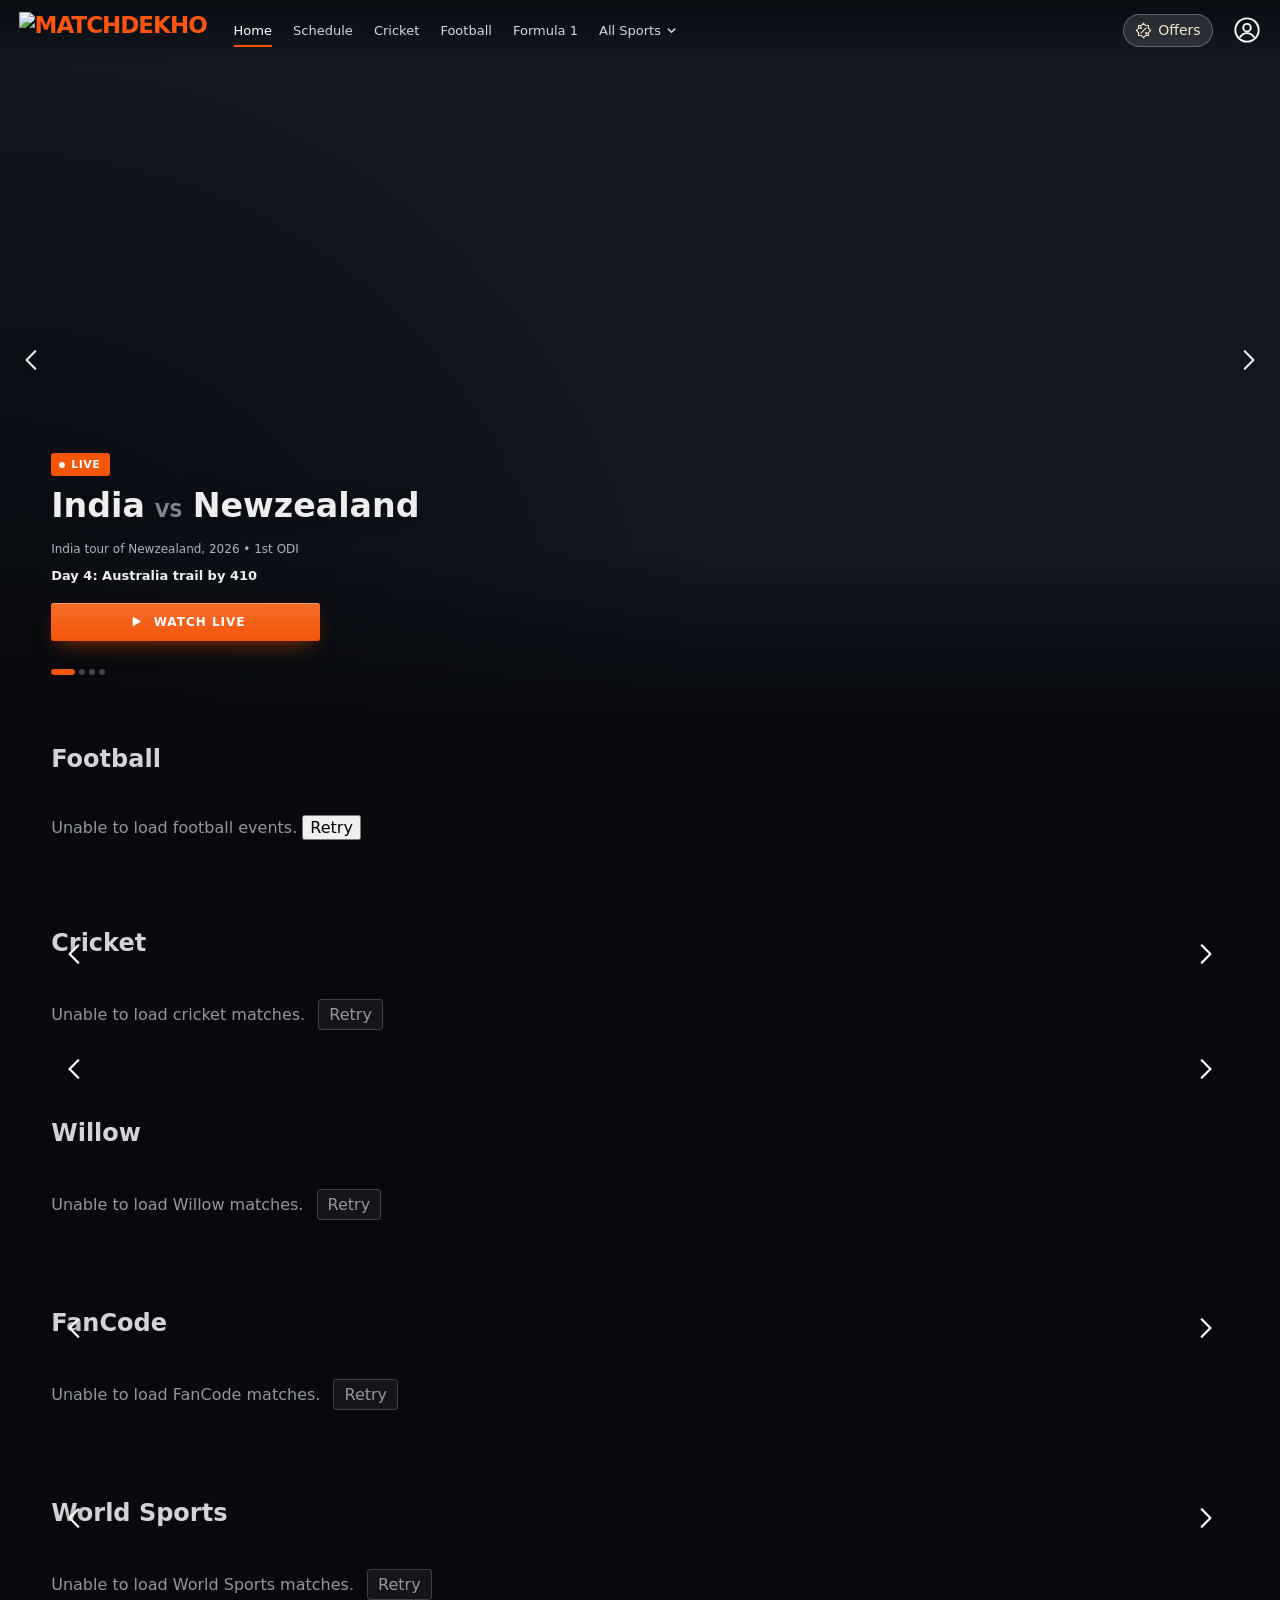
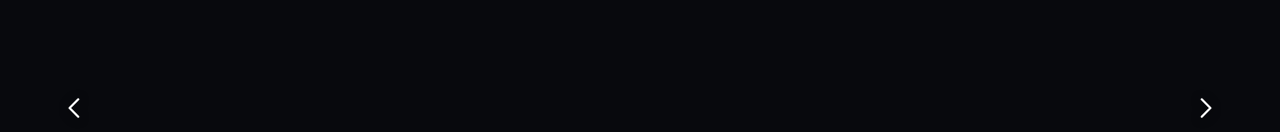
==== commit 967c6d29: "Update index.html" ====
--- a/index.html
+++ b/index.html
@@ -16,6 +16,10 @@
     
 <link rel="stylesheet" href="fancode.css">
 <script defer src="fancode.js"></script>
+    
+<link rel="stylesheet" href="world-sports.css">
+<script defer src="world-sports.js"></script>
+
 
 
     <style>
@@ -1949,6 +1953,66 @@
 </section>
 
 <!-- ====== END FANCODE ====== -->
+
+<!-- ====== WORLD SPORTS ====== -->
+
+<section
+  class="live world-sports-section"
+  id="worldSportsSection"
+  aria-label="World Sports matches"
+>
+  <h2 class="section-title">
+    World Sports
+  </h2>
+
+  <div class="live-rail">
+
+    <div
+      class="rail"
+      id="worldSportsTrack"
+      aria-busy="false"
+    ></div>
+
+    <button
+      type="button"
+      class="arrow prev"
+      id="worldSportsArrowLeft"
+      aria-label="Previous World Sports matches"
+    >
+      <svg
+        viewBox="0 0 24 24"
+        fill="none"
+        stroke="currentColor"
+        stroke-width="2"
+        stroke-linecap="round"
+        stroke-linejoin="round"
+      >
+        <path d="m15 4-8 8 8 8"/>
+      </svg>
+    </button>
+
+    <button
+      type="button"
+      class="arrow next"
+      id="worldSportsArrowRight"
+      aria-label="Next World Sports matches"
+    >
+      <svg
+        viewBox="0 0 24 24"
+        fill="none"
+        stroke="currentColor"
+        stroke-width="2"
+        stroke-linecap="round"
+        stroke-linejoin="round"
+      >
+        <path d="m9 4 8 8-8 8"/>
+      </svg>
+    </button>
+
+  </div>
+</section>
+
+<!-- ====== END WORLD SPORTS ====== -->
 
       
     </main>
--- a/football.css
+++ b/football.css
@@ -184,3 +184,16 @@
   .as-team-placeholder { font-size: clamp(10px, 2vw, 15px); }
 }
 
+/* Football — first caption line */
+
+.allsports-section .caption > span:first-child {
+  color: #e2e3e8;
+  font-weight: 600;
+}
+
+/* Football — second caption line */
+
+.allsports-section .caption > span:nth-child(2) {
+  color: #93969f;
+  font-weight: 400;
+}
--- a/cricket.css
+++ b/cricket.css
@@ -252,3 +252,30 @@
     transition: none;
   }
 }
+
+/* ==========================================
+   CRICKET — FANCODE STYLE CAPTIONS
+   ========================================== */
+
+/* First line: Team A VS Team B */
+#cricket .cricket-live-card .caption > span:first-child {
+  display: block;
+  color: #e2e3e8 !important;
+  font-weight: 600 !important;
+  opacity: 1;
+  white-space: nowrap;
+  overflow: hidden;
+  text-overflow: ellipsis;
+}
+
+/* Second line: Series name and match time */
+#cricket .cricket-live-card .caption > span:nth-child(2) {
+  display: block;
+  color: #93969f !important;
+  font-weight: 400 !important;
+  opacity: 1;
+  white-space: nowrap;
+  overflow: hidden;
+  text-overflow: ellipsis;
+}
+
--- a/willow.css
+++ b/willow.css
@@ -246,3 +246,18 @@
     transition: none;
   }
 }
+
+/* Willow team names — same as FanCode */
+
+#willow .caption > span:first-child {
+  color: #e2e3e8;
+  font-weight: 600;
+}
+
+/* Second line — series or match details */
+
+#willow .caption .wl-meta {
+  color: #93969f;
+  font-weight: 400;
+}
+
--- a/world-sports.css
+++ b/world-sports.css
@@ -0,0 +1,210 @@
+
+/* =========================================================
+   WORLD SPORTS — MATCHDEKHO
+   Same cards as Football / Cricket / Willow / FanCode.
+   16:9 poster, top-center crop, two caption lines.
+   ========================================================= */
+
+/* Card layout inherits .card from index.html */
+
+#worldSportsSection .world-sports-card {
+  display: block;
+  padding: 0;
+  text-align: left;
+  border-radius: 0;
+  color: inherit;
+  text-decoration: none;
+}
+
+/* ---------- POSTER ---------- */
+
+#worldSportsSection .world-sports-thumb {
+  position: relative;
+  overflow: hidden;
+  background: #121620;
+}
+
+#worldSportsSection .world-sports-thumb img {
+  display: block;
+  width: 100%;
+  height: 100%;
+  object-fit: cover;
+
+  /* Crop from TOP MIDDLE */
+  object-position: center top;
+}
+
+#worldSportsSection .ws-no-poster {
+  position: absolute;
+  inset: 0;
+  display: grid;
+  place-items: center;
+  color: #93969f;
+  font-size: 12px;
+}
+
+/* ---------- EXACTLY TWO CAPTION LINES ---------- */
+
+#worldSportsSection .world-sports-card .caption {
+  overflow: hidden;
+}
+
+#worldSportsSection .world-sports-card .caption > span {
+  display: block;
+  white-space: nowrap;
+  overflow: hidden;
+  text-overflow: ellipsis;
+}
+
+/* First line — bright white teams */
+
+#worldSportsSection .world-sports-card .ws-match-title {
+  color: #e2e3e8 !important;
+  font-weight: 600 !important;
+  opacity: 1;
+}
+
+/* Second line — grey league / date */
+
+#worldSportsSection .world-sports-card .ws-meta {
+  color: #93969f !important;
+  font-weight: 400 !important;
+  opacity: 1;
+}
+
+/* ---------- UPCOMING BELL ---------- */
+
+#worldSportsSection .ws-upcoming-icon {
+  position: absolute;
+  bottom: 7px;
+  left: 8px;
+  z-index: 1;
+  display: inline-flex;
+  align-items: center;
+  justify-content: center;
+  width: 27px;
+  height: 25px;
+  padding: 4px;
+  border-radius: 2px;
+  background: #f1f0ec;
+  color: #222935;
+}
+
+#worldSportsSection .ws-upcoming-icon svg {
+  display: block;
+  width: 17px;
+  height: 17px;
+  fill: currentColor;
+}
+
+/* LIVE badge inherits .badge from index.html */
+
+/* ---------- SKELETON ---------- */
+
+#worldSportsSection .ws-skeleton-thumb {
+  background: linear-gradient(
+    100deg,
+    #121620 25%,
+    #222938 50%,
+    #121620 75%
+  );
+  background-size: 200% 100%;
+  animation: ws-loading 1.6s ease-in-out infinite;
+}
+
+#worldSportsSection .ws-skeleton-line {
+  height: 10px;
+  width: 80%;
+  margin: 5px 0;
+  background: #ffffff12;
+}
+
+#worldSportsSection .ws-skeleton-line:last-child {
+  width: 55%;
+}
+
+@keyframes ws-loading {
+  to {
+    background-position: -200% 0;
+  }
+}
+
+/* ---------- EMPTY / RETRY ---------- */
+
+#worldSportsSection .ws-empty {
+  padding: 24px 0;
+  color: #93969f;
+}
+
+#worldSportsSection .ws-retry {
+  margin-left: 8px;
+  padding: 5px 10px;
+  border: 1px solid #ffffff30;
+  border-radius: 4px;
+  background: #ffffff0d;
+  color: inherit;
+  cursor: pointer;
+}
+
+/* ---------- SIDE ARROWS ---------- */
+
+#worldSportsSection .live-rail > .arrow {
+  display: flex !important;
+  align-items: center;
+  justify-content: center;
+  position: absolute;
+  z-index: 5;
+  width: 48px;
+  height: 48px;
+  top: var(--ws-arrow-top, 70px);
+  padding: 0;
+  border: 0;
+  background: none;
+  color: #fff;
+  opacity: 1;
+  visibility: visible;
+  pointer-events: auto;
+  filter: drop-shadow(0 1px 5px #000c);
+}
+
+#worldSportsSection .live-rail > .prev {
+  left: 0;
+}
+
+#worldSportsSection .live-rail > .next {
+  right: 0;
+}
+
+#worldSportsSection .live-rail > .arrow svg {
+  width: 26px;
+  height: 26px;
+}
+
+/* ---------- FOCUS ---------- */
+
+#worldSportsSection .world-sports-card:focus-visible,
+#worldSportsSection .arrow:focus-visible,
+#worldSportsSection .ws-retry:focus-visible {
+  outline: 2px solid #f55505;
+  outline-offset: -2px;
+}
+
+/* ---------- PORTRAIT PHONES ---------- */
+
+@media (max-width: 767px) and (orientation: portrait) {
+  #worldSportsSection .live-rail > .arrow {
+    display: none !important;
+  }
+}
+
+/* ---------- REDUCED MOTION ---------- */
+
+@media (prefers-reduced-motion: reduce) {
+  #worldSportsSection .ws-skeleton-thumb {
+    animation: none;
+  }
+
+  #worldSportsSection .live-rail > .arrow {
+    transition: none;
+  }
+}
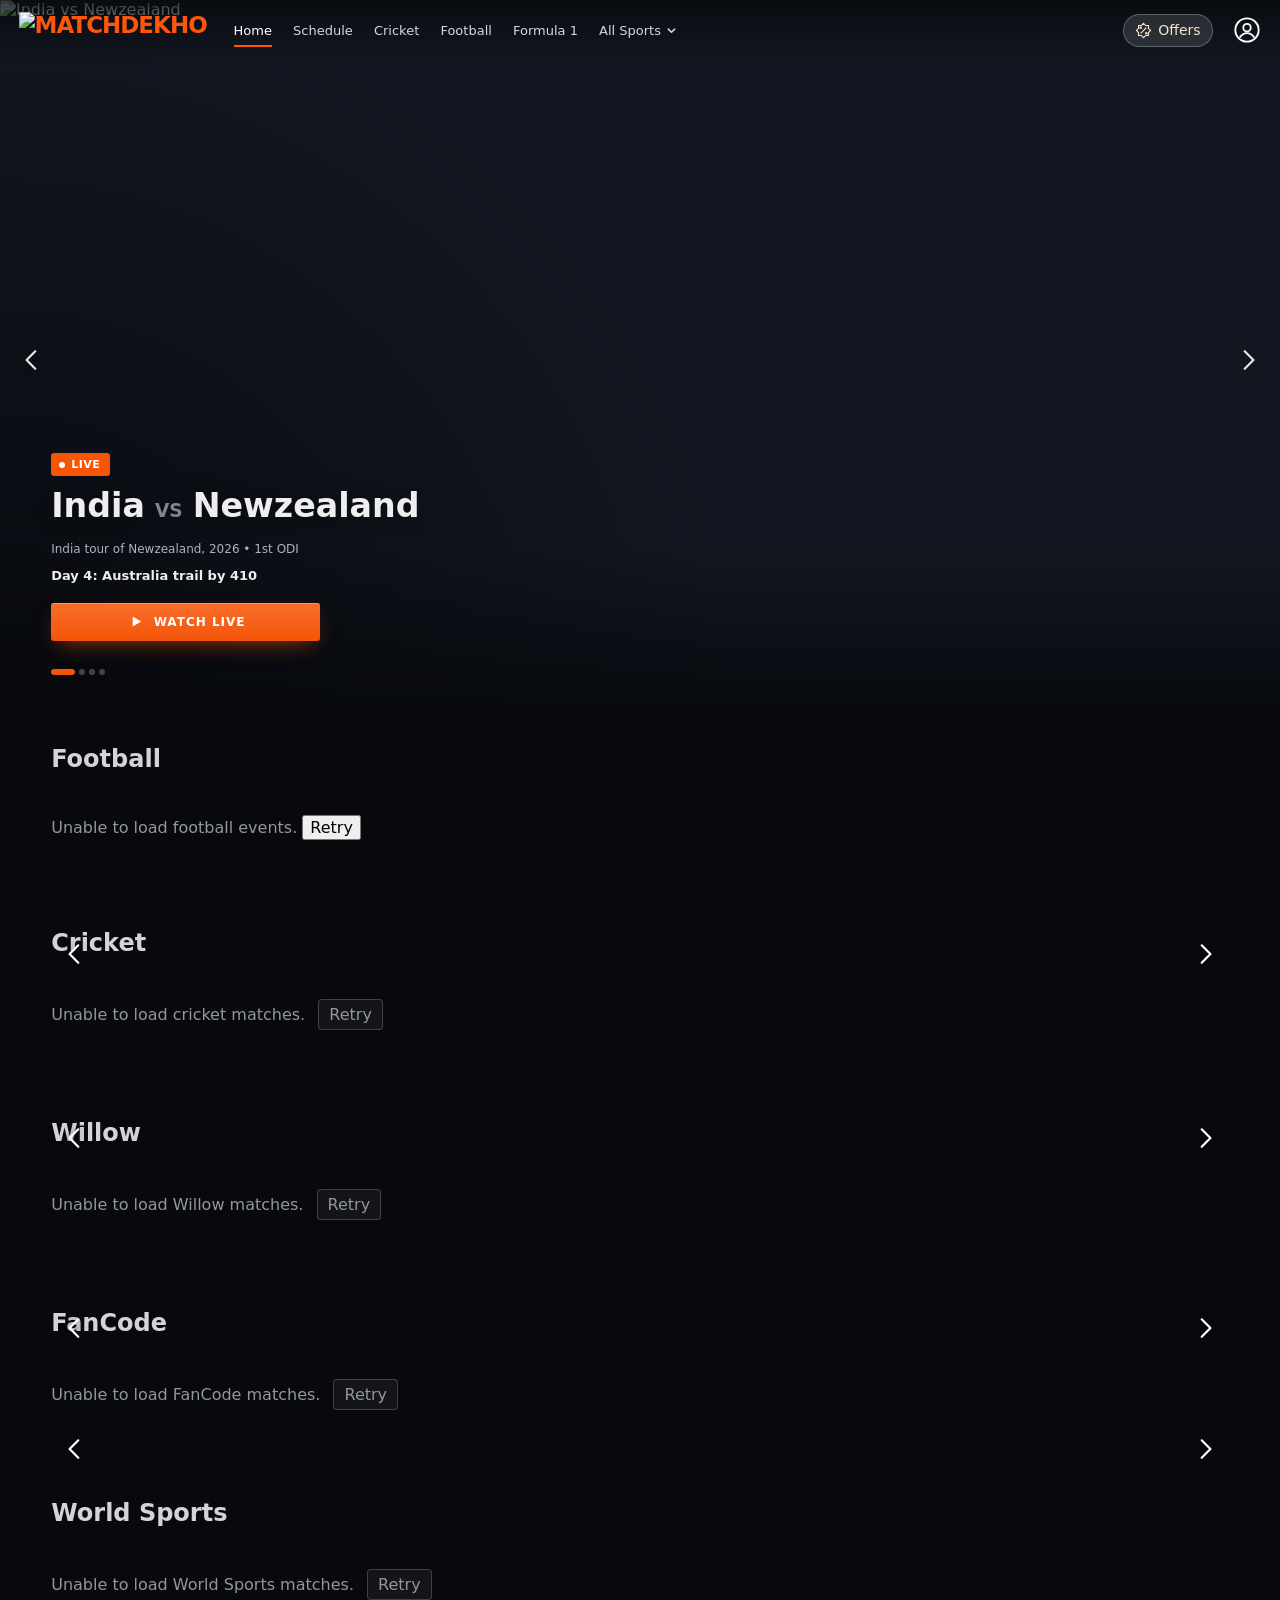
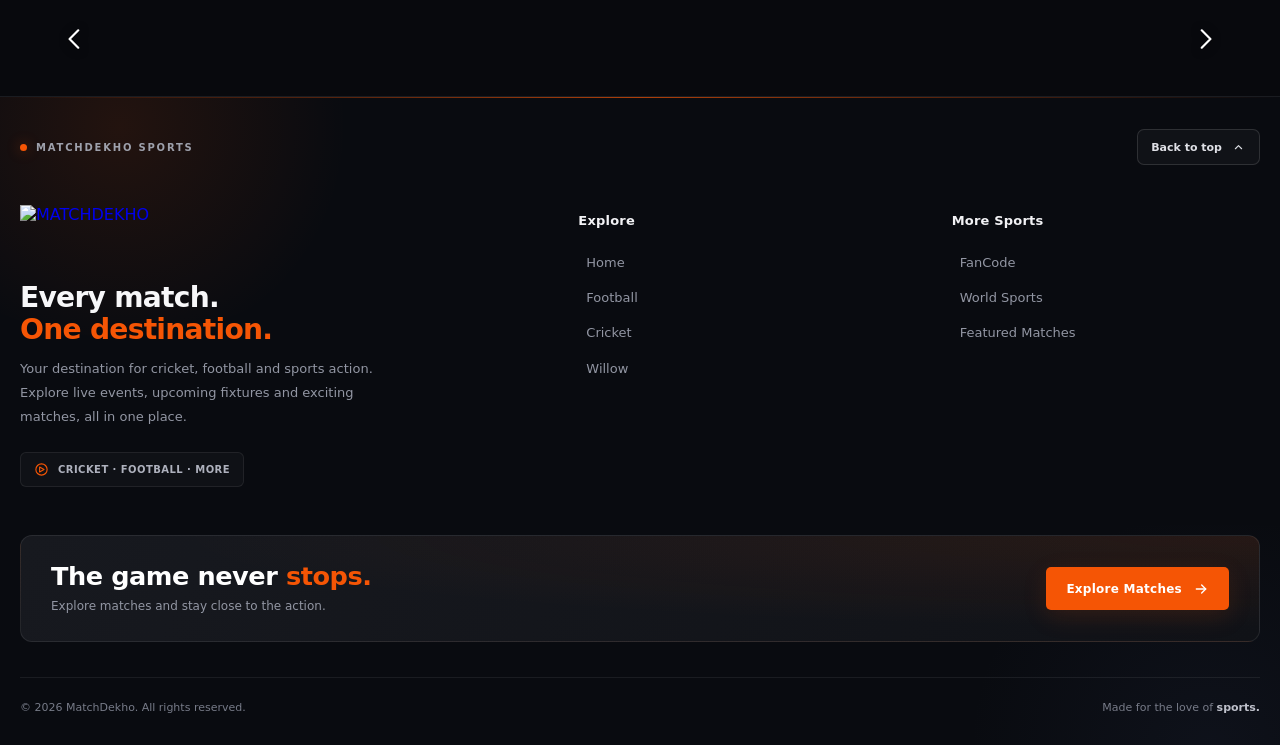
==== commit 30b8e021: "Update index.html" ====
--- a/index.html
+++ b/index.html
@@ -19,6 +19,11 @@
     
 <link rel="stylesheet" href="world-sports.css">
 <script defer src="world-sports.js"></script>
+    
+<!-- MatchDekho Premium Footer -->
+<link rel="stylesheet" href="footer.css">
+<script defer src="footer.js"></script>
+
 
 
 
@@ -2013,6 +2018,221 @@
 </section>
 
 <!-- ====== END WORLD SPORTS ====== -->
+
+<!-- =====================================================
+     MATCHDEKHO PREMIUM FOOTER
+     ===================================================== -->
+
+<footer
+  class="md-footer"
+  id="matchdekhoFooter"
+  aria-label="MatchDekho footer"
+>
+
+  <div class="mf-accent" aria-hidden="true"></div>
+
+  <div class="mf-container">
+
+    <!-- TOP ROW -->
+
+    <div class="mf-top">
+
+      <span class="mf-eyebrow">
+        <i aria-hidden="true"></i>
+        MATCHDEKHO SPORTS
+      </span>
+
+      <button
+        type="button"
+        class="mf-top-btn"
+        id="matchdekhoBackTop"
+        aria-label="Back to top"
+      >
+        Back to top
+
+        <svg
+          viewBox="0 0 24 24"
+          fill="none"
+          stroke="currentColor"
+          stroke-width="1.8"
+          stroke-linecap="round"
+          stroke-linejoin="round"
+          aria-hidden="true"
+        >
+          <path d="m7 14 5-5 5 5"/>
+        </svg>
+      </button>
+
+    </div>
+
+    <!-- MAIN FOOTER CONTENT -->
+
+    <div class="mf-main">
+
+      <!-- BRAND COLUMN -->
+
+      <div class="mf-brand">
+
+        <a
+          href="#"
+          class="mf-logo"
+          aria-label="MatchDekho Home"
+        >
+          <img
+            src="https://imgh.in/host/bfpz0q"
+            alt="MATCHDEKHO"
+            loading="lazy"
+            decoding="async"
+          >
+        </a>
+
+        <h2>
+          Every match.<br>
+          <span>One destination.</span>
+        </h2>
+
+        <p class="mf-description">
+          Your destination for cricket, football
+          and sports action. Explore live events,
+          upcoming fixtures and exciting matches,
+          all in one place.
+        </p>
+
+        <div class="mf-sports-tag">
+
+          <svg
+            viewBox="0 0 24 24"
+            fill="none"
+            stroke="currentColor"
+            stroke-width="1.8"
+            stroke-linecap="round"
+            stroke-linejoin="round"
+            aria-hidden="true"
+          >
+            <circle cx="12" cy="12" r="9"/>
+            <path d="m9 8 7 4-7 4z"/>
+          </svg>
+
+          CRICKET · FOOTBALL · MORE
+
+        </div>
+
+      </div>
+
+      <!-- EXPLORE LINKS -->
+
+      <nav
+        class="mf-column"
+        aria-label="Explore MatchDekho"
+      >
+
+        <h3>Explore</h3>
+
+        <a href="#">
+          Home
+        </a>
+
+        <a href="#football">
+          Football
+        </a>
+
+        <a href="#cricket">
+          Cricket
+        </a>
+
+        <a href="#willow">
+          Willow
+        </a>
+
+      </nav>
+
+      <!-- SPORTS LINKS -->
+
+      <nav
+        class="mf-column"
+        aria-label="More sports"
+      >
+
+        <h3>More Sports</h3>
+
+        <a href="#fancodeSection">
+          FanCode
+        </a>
+
+        <a href="#worldSportsSection">
+          World Sports
+        </a>
+
+        <a href="#">
+          Featured Matches
+        </a>
+
+      </nav>
+
+    </div>
+
+    <!-- PREMIUM FEATURE BANNER -->
+
+    <div class="mf-feature">
+
+      <div>
+
+        <h3>
+          The game never <span>stops.</span>
+        </h3>
+
+        <p>
+          Explore matches and stay close
+          to the action.
+        </p>
+
+      </div>
+
+      <a
+        href="#"
+        class="mf-feature-link"
+      >
+
+        Explore Matches
+
+        <svg
+          viewBox="0 0 24 24"
+          fill="none"
+          stroke="currentColor"
+          stroke-width="2"
+          stroke-linecap="round"
+          stroke-linejoin="round"
+          aria-hidden="true"
+        >
+          <path d="M5 12h14"/>
+          <path d="m13 6 6 6-6 6"/>
+        </svg>
+
+      </a>
+
+    </div>
+
+    <!-- COPYRIGHT -->
+
+    <div class="mf-bottom">
+
+      <p class="mf-copyright">
+        © <span id="matchdekhoYear">2026</span>
+        MatchDekho. All rights reserved.
+      </p>
+
+      <p class="mf-credit">
+        Made for the love of
+        <strong>sports.</strong>
+      </p>
+
+    </div>
+
+  </div>
+
+</footer>
+
+<!-- END MATCHDEKHO FOOTER -->
 
       
     </main>
--- a/footer.css
+++ b/footer.css
@@ -0,0 +1,521 @@
+/* =========================================================
+   MATCHDEKHO — PREMIUM FOOTER
+   Scoped styles: no changes to existing sections.
+   ========================================================= */
+
+#matchdekhoFooter {
+  --mf-bg: #08090d;
+  --mf-accent: #f55505;
+  --mf-text: #f4f4f6;
+  --mf-muted: #9195a2;
+
+  position: relative;
+  isolation: isolate;
+  overflow: hidden;
+  margin-top: 32px;
+  background: #090b10;
+  color: var(--mf-text);
+  border-top: 1px solid #ffffff12;
+  font-family: var(--font, "Outfit", sans-serif);
+}
+
+/* Soft premium ambient glow */
+
+#matchdekhoFooter::before {
+  content: "";
+  position: absolute;
+  top: -180px;
+  left: -140px;
+  width: 520px;
+  height: 420px;
+  border-radius: 50%;
+  background: radial-gradient(
+    circle,
+    rgba(245, 85, 5, .11),
+    transparent 68%
+  );
+  pointer-events: none;
+  z-index: -1;
+}
+
+#matchdekhoFooter::after {
+  content: "";
+  position: absolute;
+  right: -190px;
+  bottom: -230px;
+  width: 520px;
+  height: 450px;
+  background: radial-gradient(
+    circle,
+    rgba(53, 65, 103, .12),
+    transparent 70%
+  );
+  pointer-events: none;
+  z-index: -1;
+}
+
+#matchdekhoFooter * {
+  box-sizing: border-box;
+}
+
+#matchdekhoFooter a {
+  text-decoration: none;
+}
+
+#matchdekhoFooter .mf-container {
+  width: 100%;
+  max-width: 1520px;
+  margin: 0 auto;
+  padding: 0 20px;
+}
+
+/* ---------- TOP ACCENT ---------- */
+
+#matchdekhoFooter .mf-accent {
+  position: absolute;
+  top: 0;
+  left: 0;
+  width: 100%;
+  height: 1px;
+  background: linear-gradient(
+    90deg,
+    transparent,
+    #f5550570 25%,
+    #f55505 50%,
+    #f5550570 75%,
+    transparent
+  );
+  opacity: .7;
+}
+
+/* ---------- FOOTER TOP ---------- */
+
+#matchdekhoFooter .mf-top {
+  display: flex;
+  align-items: center;
+  justify-content: space-between;
+  gap: 16px;
+  padding: 32px 0 28px;
+}
+
+#matchdekhoFooter .mf-eyebrow {
+  display: inline-flex;
+  align-items: center;
+  gap: 9px;
+  color: #9ea1ac;
+  font-size: 10px;
+  font-weight: 700;
+  letter-spacing: 1.8px;
+  text-transform: uppercase;
+}
+
+#matchdekhoFooter .mf-eyebrow i {
+  display: block;
+  width: 7px;
+  height: 7px;
+  border-radius: 50%;
+  background: var(--mf-accent);
+  box-shadow: 0 0 14px #f5550570;
+}
+
+/* Back-to-top button */
+
+#matchdekhoFooter .mf-top-btn {
+  display: inline-flex;
+  align-items: center;
+  justify-content: center;
+  gap: 9px;
+  border: 1px solid #ffffff20;
+  background: #ffffff08;
+  color: #dfe0e6;
+  border-radius: 7px;
+  min-height: 36px;
+  padding: 0 13px;
+  font-size: 11px;
+  font-weight: 600;
+  transition:
+    background .25s ease,
+    border-color .25s ease,
+    transform .25s ease;
+}
+
+#matchdekhoFooter .mf-top-btn svg {
+  width: 15px;
+  height: 15px;
+  transition: transform .25s ease;
+}
+
+#matchdekhoFooter .mf-top-btn:hover {
+  background: #f5550515;
+  border-color: #f5550560;
+  color: #fff;
+}
+
+#matchdekhoFooter .mf-top-btn:hover svg {
+  transform: translateY(-3px);
+}
+
+/* ---------- MAIN GRID ---------- */
+
+#matchdekhoFooter .mf-main {
+  display: grid;
+  grid-template-columns: minmax(0, 1.6fr) 1fr 1fr;
+  gap: 65px;
+  padding: 12px 0 48px;
+}
+
+/* ---------- LOGO ---------- */
+
+#matchdekhoFooter .mf-logo {
+  display: inline-flex;
+  align-items: center;
+  max-width: 100%;
+}
+
+#matchdekhoFooter .mf-logo img {
+  display: block;
+  width: auto;
+  height: 55px;
+  max-width: min(240px, 100%);
+  object-fit: contain;
+  transition: transform .3s ease;
+}
+
+#matchdekhoFooter .mf-logo:hover img {
+  transform: scale(1.025);
+}
+
+/* Brand description */
+
+#matchdekhoFooter .mf-brand h2 {
+  margin: 22px 0 12px;
+  color: #f7f7f9;
+  font-size: clamp(23px, 2.2vw, 34px);
+  font-weight: 700;
+  line-height: 1.12;
+  letter-spacing: -.75px;
+}
+
+#matchdekhoFooter .mf-brand h2 span {
+  color: var(--mf-accent);
+}
+
+#matchdekhoFooter .mf-description {
+  max-width: 380px;
+  margin: 0;
+  color: #9296a3;
+  font-size: 13px;
+  font-weight: 400;
+  line-height: 1.85;
+}
+
+/* Sports label */
+
+#matchdekhoFooter .mf-sports-tag {
+  display: inline-flex;
+  align-items: center;
+  gap: 9px;
+  margin-top: 23px;
+  padding: 9px 13px;
+  border: 1px solid #ffffff13;
+  border-radius: 6px;
+  background: #ffffff07;
+  color: #aeb1bd;
+  font-size: 10px;
+  font-weight: 600;
+  letter-spacing: .45px;
+}
+
+#matchdekhoFooter .mf-sports-tag svg {
+  width: 15px;
+  height: 15px;
+  color: var(--mf-accent);
+}
+
+/* ---------- FOOTER LINKS ---------- */
+
+#matchdekhoFooter .mf-column {
+  display: flex;
+  flex-direction: column;
+  align-items: flex-start;
+  gap: 17px;
+  padding-top: 8px;
+}
+
+#matchdekhoFooter .mf-column h3 {
+  margin: 0 0 9px;
+  color: #f2f2f5;
+  font-size: 13px;
+  font-weight: 700;
+  letter-spacing: .2px;
+}
+
+#matchdekhoFooter .mf-column a {
+  position: relative;
+  display: inline-flex;
+  align-items: center;
+  gap: 8px;
+  color: #9296a3;
+  font-size: 13px;
+  font-weight: 400;
+  line-height: 1.4;
+  transition:
+    color .2s ease,
+    transform .2s ease;
+}
+
+#matchdekhoFooter .mf-column a:hover {
+  color: #fff;
+  transform: translateX(4px);
+}
+
+#matchdekhoFooter .mf-column a::before {
+  content: "";
+  width: 0;
+  height: 4px;
+  border-radius: 50%;
+  background: var(--mf-accent);
+  transition: width .2s ease;
+}
+
+#matchdekhoFooter .mf-column a:hover::before {
+  width: 4px;
+}
+
+/* ---------- PREMIUM FEATURE STRIP ---------- */
+
+#matchdekhoFooter .mf-feature {
+  position: relative;
+  display: flex;
+  align-items: center;
+  justify-content: space-between;
+  gap: 24px;
+  overflow: hidden;
+  padding: 25px 30px;
+  border: 1px solid #ffffff15;
+  border-radius: 12px;
+  background:
+    radial-gradient(
+      ellipse at 100% 0,
+      #f5550518,
+      transparent 62%
+    ),
+    linear-gradient(
+      115deg,
+      #17191f,
+      #101217
+    );
+}
+
+#matchdekhoFooter .mf-feature h3 {
+  margin: 0 0 6px;
+  font-size: clamp(19px, 2vw, 27px);
+  font-weight: 700;
+  letter-spacing: -.45px;
+  color: #fff;
+}
+
+#matchdekhoFooter .mf-feature h3 span {
+  color: var(--mf-accent);
+}
+
+#matchdekhoFooter .mf-feature p {
+  margin: 0;
+  color: #9296a3;
+  font-size: 12px;
+  line-height: 1.6;
+}
+
+#matchdekhoFooter .mf-feature-link {
+  flex-shrink: 0;
+  display: inline-flex;
+  align-items: center;
+  justify-content: center;
+  gap: 11px;
+  padding: 0 20px;
+  height: 43px;
+  border-radius: 5px;
+  background: var(--mf-accent);
+  color: #fff;
+  font-size: 12px;
+  font-weight: 700;
+  letter-spacing: .25px;
+  box-shadow: 0 7px 24px #f5550520;
+  transition:
+    background .25s ease,
+    transform .25s ease,
+    box-shadow .25s ease;
+}
+
+#matchdekhoFooter .mf-feature-link svg {
+  width: 16px;
+  height: 16px;
+  transition: transform .2s ease;
+}
+
+#matchdekhoFooter .mf-feature-link:hover {
+  background: #ff6a22;
+  transform: translateY(-2px);
+  box-shadow: 0 10px 28px #f5550530;
+}
+
+#matchdekhoFooter .mf-feature-link:hover svg {
+  transform: translateX(3px);
+}
+
+/* ---------- BOTTOM ---------- */
+
+#matchdekhoFooter .mf-bottom {
+  display: flex;
+  justify-content: space-between;
+  align-items: center;
+  flex-wrap: wrap;
+  gap: 14px;
+  margin-top: 35px;
+  padding: 22px 0 28px;
+  border-top: 1px solid #ffffff12;
+}
+
+#matchdekhoFooter .mf-copyright,
+#matchdekhoFooter .mf-credit {
+  margin: 0;
+  color: #777b88;
+  font-size: 11px;
+  line-height: 1.5;
+}
+
+#matchdekhoFooter .mf-credit strong {
+  color: #bfc1cb;
+  font-weight: 600;
+}
+
+/* ---------- TABLET ---------- */
+
+@media (max-width: 900px) {
+  #matchdekhoFooter .mf-main {
+    gap: 36px;
+  }
+}
+
+/* ---------- MOBILE ---------- */
+
+@media (max-width: 600px) {
+  #matchdekhoFooter {
+    margin-top: 18px;
+  }
+
+  #matchdekhoFooter .mf-container {
+    padding: 0 18px;
+  }
+
+  #matchdekhoFooter .mf-top {
+    padding: 27px 0 30px;
+  }
+
+  #matchdekhoFooter .mf-eyebrow {
+    font-size: 9px;
+    letter-spacing: 1.2px;
+  }
+
+  #matchdekhoFooter .mf-top-btn {
+    font-size: 10px;
+    min-height: 33px;
+    padding: 0 10px;
+  }
+
+  #matchdekhoFooter .mf-main {
+    grid-template-columns: repeat(2, minmax(0, 1fr));
+    gap: 35px 20px;
+    padding: 0 0 37px;
+  }
+
+  #matchdekhoFooter .mf-brand {
+    grid-column: 1 / -1;
+  }
+
+  #matchdekhoFooter .mf-logo img {
+    height: 48px;
+    max-width: 215px;
+  }
+
+  #matchdekhoFooter .mf-brand h2 {
+    margin-top: 19px;
+    font-size: 28px;
+  }
+
+  #matchdekhoFooter .mf-description {
+    max-width: 340px;
+    font-size: 12px;
+    line-height: 1.8;
+  }
+
+  #matchdekhoFooter .mf-sports-tag {
+    margin-top: 18px;
+    font-size: 9px;
+  }
+
+  #matchdekhoFooter .mf-column {
+    gap: 15px;
+    padding-top: 0;
+  }
+
+  #matchdekhoFooter .mf-column h3 {
+    font-size: 13px;
+    margin-bottom: 5px;
+  }
+
+  #matchdekhoFooter .mf-column a {
+    font-size: 12px;
+  }
+
+  #matchdekhoFooter .mf-feature {
+    flex-direction: column;
+    align-items: flex-start;
+    gap: 18px;
+    padding: 22px 18px;
+    border-radius: 9px;
+  }
+
+  #matchdekhoFooter .mf-feature h3 {
+    font-size: 23px;
+  }
+
+  #matchdekhoFooter .mf-feature p {
+    font-size: 11px;
+  }
+
+  #matchdekhoFooter .mf-feature-link {
+    width: 100%;
+    height: 42px;
+  }
+
+  #matchdekhoFooter .mf-bottom {
+    flex-direction: column;
+    align-items: flex-start;
+    gap: 8px;
+    margin-top: 25px;
+    padding: 21px 0 27px;
+  }
+
+  #matchdekhoFooter .mf-copyright,
+  #matchdekhoFooter .mf-credit {
+    font-size: 10px;
+  }
+}
+
+/* ---------- ACCESSIBILITY ---------- */
+
+#matchdekhoFooter a:focus-visible,
+#matchdekhoFooter button:focus-visible {
+  outline: 2px solid #f55505;
+  outline-offset: 4px;
+}
+
+@media (prefers-reduced-motion: reduce) {
+  #matchdekhoFooter *,
+  #matchdekhoFooter *::before,
+  #matchdekhoFooter *::after {
+    animation: none !important;
+    transition: none !important;
+  }
+}
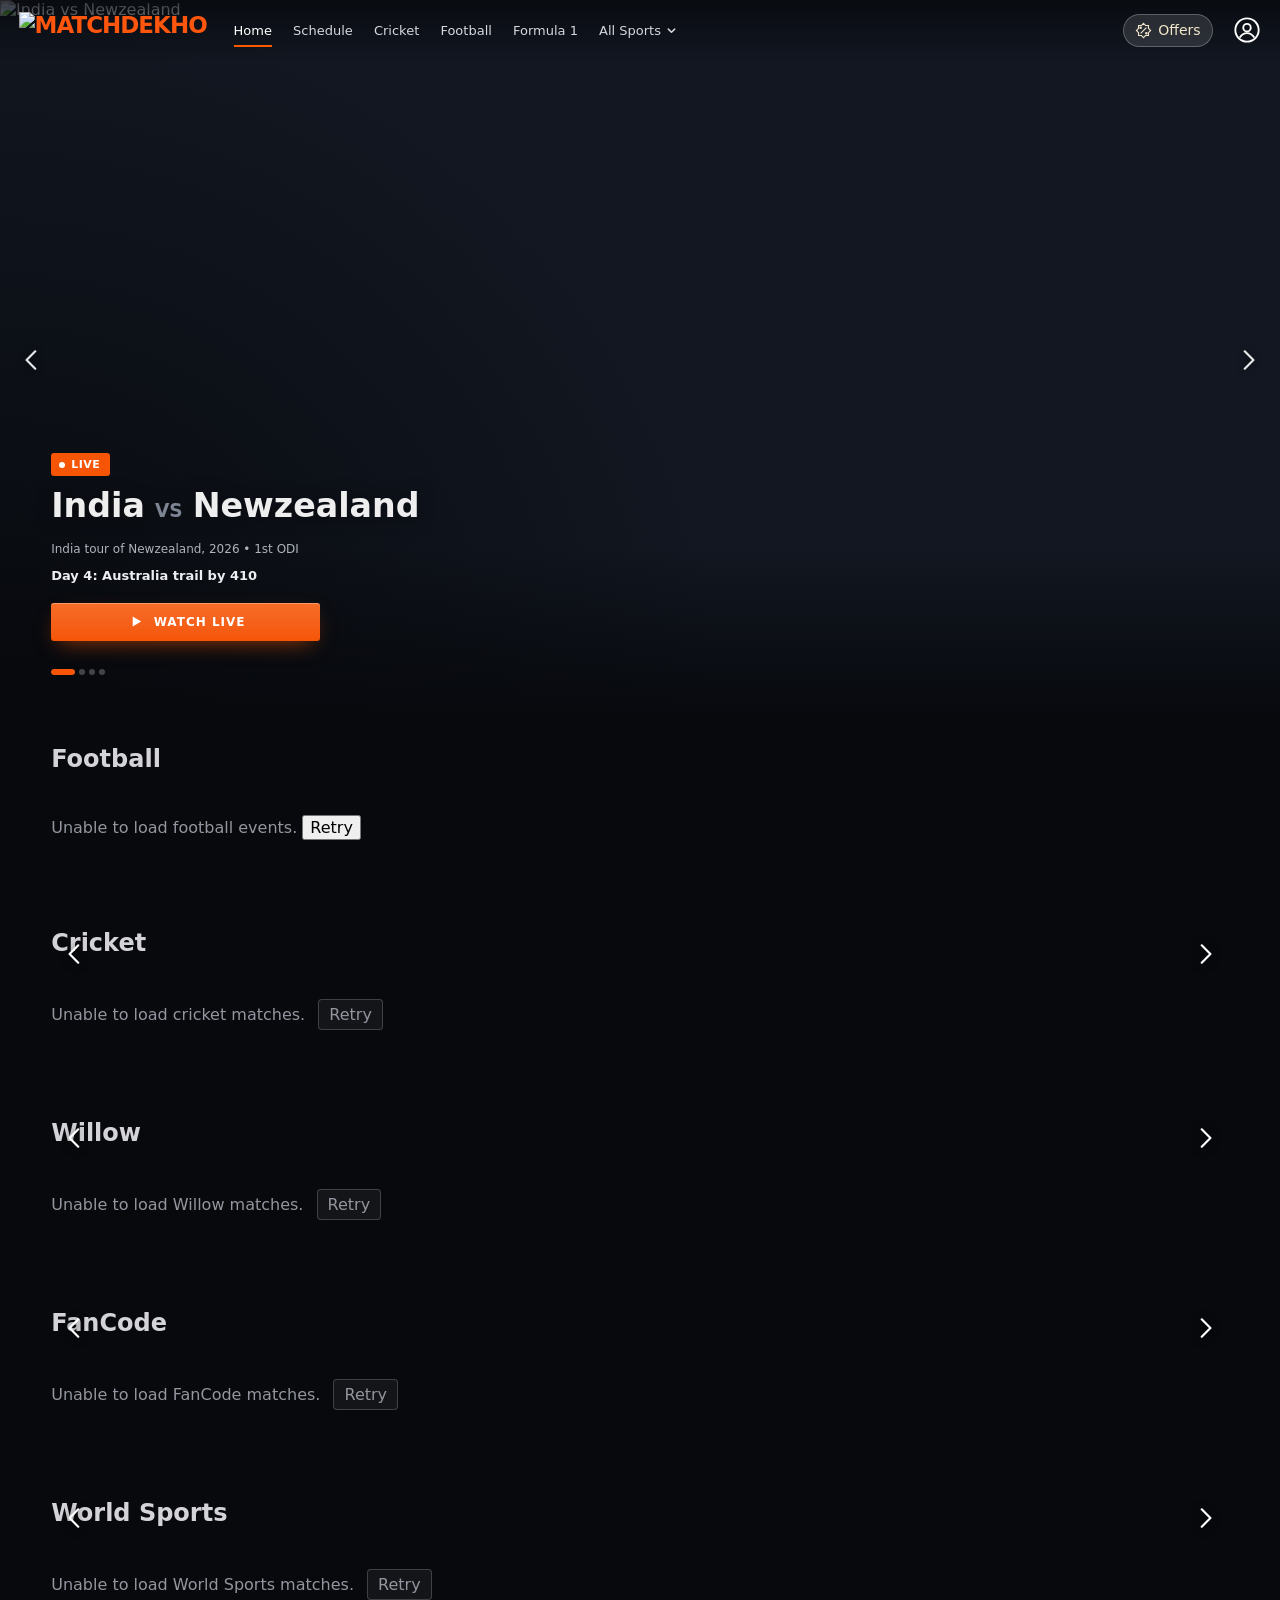
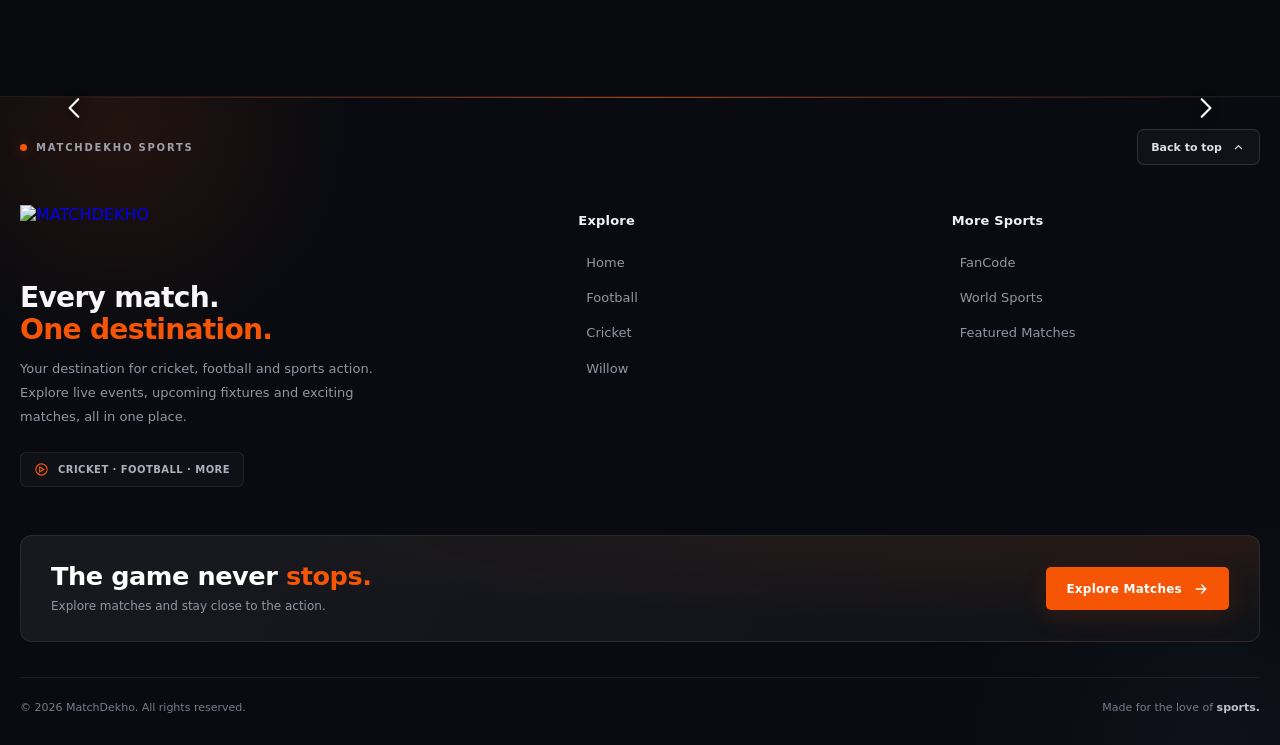
==== commit cc6992bd: "Update index.html" ====
--- a/index.html
+++ b/index.html
@@ -4,7 +4,7 @@
     ><meta charset="UTF-8" /><meta
       name="viewport"
       content="width=device-width,initial-scale=1,viewport-fit=cover"
-    /><meta name="theme-color" content="#08090d" /><title>MATCHDEKHO · Live Sports</title>
+    /><meta name="theme-color" content="#08090d" /><title>Allrounder Live</title>
     <link rel="preload" href="https://allrounderlive.com/font.woff2" as="font" type="font/woff2" crossorigin>
     <link rel="stylesheet" href="football.css">
     <script defer src="football.js"></script>
@@ -23,7 +23,227 @@
 <!-- MatchDekho Premium Footer -->
 <link rel="stylesheet" href="footer.css">
 <script defer src="footer.js"></script>
-
+<!-- ====== PERFORMANCE & SECURITY ====== -->
+<link rel="dns-prefetch" href="https://img.tod.tv" />
+<link rel="dns-prefetch" href="https://flagpedia.net" />
+<meta http-equiv="Content-Security-Policy" content="upgrade-insecure-requests" />
+<!-- ====== THREE-DOMAIN SEO: MATCHDEKHO SEPARATE, ALLROUNDERLIVE .COM PREFERRED ====== -->
+<script>
+  const currentDomain = window.location.hostname.toLowerCase();
+  const isMatchDekho = currentDomain === 'matchdekho.in' ||
+                       currentDomain === 'www.matchdekho.in' ||
+                       currentDomain.includes('matchdekho');
+  const isAllrounderLive = !isMatchDekho;
+
+  // .in and .com share AllrounderLive identity; the preferred/indexable URL is .com.
+  // MatchDekho is kept strictly separate.
+  const siteName = isMatchDekho ? 'Match Dekho' : 'AllrounderLive';
+  const siteTitle = isMatchDekho ? 'Match Dekho' : 'AllrounderLive';
+  const siteUrl = isMatchDekho ? 'https://matchdekho.in/' : 'https://allrounderlive.com/';
+  const siteDescription = isMatchDekho
+    ? 'Match Dekho brings you live sports updates, football and cricket fixtures, match highlights, schedules, and real-time scores.'
+    : 'AllrounderLive (All Rounder Live) covers cricket, football, scores, fixtures and highlights. Looking for allrounderlive.in? Visit allrounderlive.com.';
+  const siteKeywords = isMatchDekho
+    ? 'Match Dekho, MatchDekho, matchdekho.in, live sports updates, football fixtures, cricket scores, match highlights, sports schedules'
+    : 'AllrounderLive, allrounder live, all rounder live, allrounder live.in, all rounder live in, all rounder live.in, allrounderlive.in, allrounder.live in, allrounderlive.com, cricket, football, live sports updates, scores, match highlights, sports schedules';
+  const twitterHandle = isMatchDekho ? '@matchdekho' : '@allrounderlive';
+  const sitePageTitle = isMatchDekho
+    ? 'Match Dekho | Live Sports Updates, Football, Cricket & Match Highlights'
+    : 'AllrounderLive (All Rounder Live) | Cricket & Football Updates';
+  const siteSocialTitle = isMatchDekho
+    ? 'Match Dekho | Live Sports Updates & Match Highlights'
+    : 'AllrounderLive | Live Cricket, Football & Live Sports';
+
+  function applyDomainSEO() {
+    document.title = sitePageTitle;
+
+    function updateMeta(selector, content) {
+      const element = document.querySelector(selector);
+      if (element) element.setAttribute('content', content);
+    }
+    function updateLink(selector, href) {
+      const element = document.querySelector(selector);
+      if (element) element.setAttribute('href', href);
+    }
+
+    updateMeta('meta[name="description"]', siteDescription);
+    updateMeta('meta[name="keywords"]', siteKeywords);
+    updateLink('link[rel="canonical"]', siteUrl);
+    updateMeta('meta[property="og:title"]', siteSocialTitle);
+    updateMeta('meta[property="og:description"]', siteDescription);
+    updateMeta('meta[property="og:url"]', siteUrl);
+    updateMeta('meta[property="og:site_name"]', siteTitle);
+    updateMeta('meta[property="og:image"]', siteUrl + 'images/og-image.jpg');
+    updateMeta('meta[name="twitter:title"]', siteSocialTitle);
+    updateMeta('meta[name="twitter:description"]', siteDescription);
+    updateMeta('meta[name="twitter:site"]', twitterHandle);
+    updateMeta('meta[name="twitter:creator"]', twitterHandle);
+    updateMeta('meta[name="twitter:image"]', siteUrl + 'images/og-image.jpg');
+    updateMeta('meta[name="author"]', siteTitle);
+    updateMeta('meta[name="application-name"]', siteTitle);
+    updateLink('link[rel="alternate"][hreflang="en"]', siteUrl);
+    updateLink('link[rel="alternate"][hreflang="en-IN"]', siteUrl);
+
+    updateSchemas(siteName, siteUrl, siteDescription);
+  }
+
+  function updateSchemas(name, url, description) {
+    const isMD = name === 'Match Dekho';
+    const social = isMD ? 'matchdekho' : 'allrounderlive';
+    const websiteSchema = {
+      '@context': 'https://schema.org',
+      '@type': 'WebSite',
+      '@id': url + '#website',
+      'name': name,
+      'alternateName': isMD ? 'MatchDekho' : ['Allrounder Live', 'All Rounder Live', 'allrounderlive.com'],
+      'url': url,
+      'description': description,
+      'potentialAction': {
+        '@type': 'SearchAction',
+        'target': url + 'search?q={search_term_string}',
+        'query-input': 'required name=search_term_string'
+      }
+    };
+    const orgSchema = {
+      '@context': 'https://schema.org',
+      '@type': 'Organization',
+      '@id': url + '#organization',
+      'name': name,
+      'url': url,
+      'logo': url + 'images/logo.png',
+      'description': description,
+      'sameAs': [
+        'https://twitter.com/' + social,
+        'https://facebook.com/' + social,
+        'https://instagram.com/' + social,
+        'https://youtube.com/' + social
+      ]
+    };
+    const channelSchema = {
+      '@context': 'https://schema.org',
+      '@type': 'BroadcastChannel',
+      'name': name + ' Sports Channel',
+      'description': 'Sports streaming, cricket and football updates.',
+      'broadcastDisplayName': name,
+      'genre': 'Sports',
+      'inLanguage': 'en'
+    };
+    const scripts = document.querySelectorAll('script[type="application/ld+json"]');
+    if (scripts.length >= 3) {
+      scripts[0].textContent = JSON.stringify(websiteSchema);
+      scripts[1].textContent = JSON.stringify(orgSchema);
+      scripts[2].textContent = JSON.stringify(channelSchema);
+    }
+  }
+</script>
+
+<!-- ====== STATIC META TAGS: .COM FALLBACK; MATCHDEKHO UPDATED BY JS ====== -->
+<meta http-equiv="X-UA-Compatible" content="IE=edge" />
+<title>AllrounderLive</title>
+<meta name="description" content="AllrounderLive covers cricket, football, scores, fixtures and highlights. Looking for allrounderlive.in? Visit allrounderlive.com." />
+<meta name="keywords" content="AllrounderLive, allrounder live, all rounder live, allrounder live.in, all rounder live in, all rounder live.in, allrounderlive.in, allrounder.live in, allrounderlive.com, cricket, football, live sports updates, scores, match highlights, sports schedules" />
+<link rel="canonical" href="https://allrounderlive.com/" />
+
+<!-- Open Graph (OG) Tags -->
+<meta property="og:title" content="AllrounderLive | Cricket, Football & Live Sports" />
+<meta property="og:description" content="AllrounderLive : cricket, football, scores, fixtures and highlights. Looking for allrounderlive.in? Visit allrounderlive.com." />
+<meta property="og:url" content="https://allrounderlive.com/" />
+<meta property="og:type" content="website" />
+<meta property="og:site_name" content="AllrounderLive" />
+<meta property="og:image" content="https://allrounderlive.com/images/og-image.jpg" />
+<meta property="og:image:width" content="1200" />
+<meta property="og:image:height" content="630" />
+<meta property="og:locale" content="en_IN" />
+
+<!-- Twitter Cards -->
+<meta name="twitter:card" content="summary_large_image" />
+<meta name="twitter:title" content="AllrounderLive | Cricket, Football & Live Sports" />
+<meta name="twitter:description" content="AllrounderLive: cricket, football, live updates, fixtures and highlights at allrounderlive.com." />
+<meta name="twitter:image" content="https://allrounderlive.com/images/og-image.jpg" />
+<meta name="twitter:site" content="@allrounderlive" />
+<meta name="twitter:creator" content="@allrounderlive" />
+
+<!-- Additional SEO Tags -->
+<meta name="robots" content="index, follow, max-snippet:-1, max-image-preview:large" />
+<meta name="googlebot" content="index, follow" />
+<meta name="bingbot" content="index, follow" />
+<link rel="alternate" hreflang="en" href="https://allrounderlive.com/" />
+<link rel="alternate" hreflang="en-IN" href="https://allrounderlive.com/" />
+
+<!-- ====== SCHEMA MARKUP (JSON-LD) ====== -->
+<script type="application/ld+json">
+{
+  "@context": "https://schema.org",
+  "@type": "WebSite",
+  "@id": "https://allrounderlive.com/#website",
+  "name": "AllrounderLive",
+  "alternateName": ["Allrounder Live", "All Rounder Live", "allrounderlive.com"],
+  "url": "https://allrounderlive.com/",
+  "description": "AllrounderLive (All Rounder Live): cricket, football, live sports updates, match fixtures, scores and highlights at allrounderlive.com.",
+  "potentialAction": {
+    "@type": "SearchAction",
+    "target": "https://allrounderlive.com/search?q={search_term_string}",
+    "query-input": "required name=search_term_string"
+  }
+}
+</script>
+<script type="application/ld+json">
+{
+  "@context": "https://schema.org",
+  "@type": "Organization",
+  "@id": "https://allrounderlive.com/#organization",
+  "name": "AllrounderLive",
+  "url": "https://allrounderlive.com/",
+  "logo": "https://allrounderlive.com/images/logo.png",
+  "description": "Cricket, football and live sports updates."
+}
+</script>
+<script type="application/ld+json">
+{
+  "@context": "https://schema.org",
+  "@type": "BroadcastChannel",
+  "name": "AllrounderLive Sports Channel",
+  "description": "Sports streaming, cricket and football updates.",
+  "broadcastDisplayName": "AllrounderLive",
+  "genre": "Sports",
+  "inLanguage": "en"
+}
+</script>
+
+<!-- Apply domain-specific SEO immediately after the static fallback tags
+     and JSON-LD exist, before the page body is parsed. This ONE HTML file
+     works on matchdekho.in, allrounderlive.in and allrounderlive.com. -->
+<script>applyDomainSEO();</script>
+
+<!-- ====== VERIFICATION META TAGS ====== -->
+<meta name="google-site-verification" content="YOUR_GOOGLE_VERIFICATION_CODE" />
+<meta name="msvalidate.01" content="YOUR_BING_VERIFICATION_CODE" />
+<meta name="yandex-verification" content="YOUR_YANDEX_VERIFICATION_CODE" />
+
+<!-- ====== PERFORMANCE & SECURITY ====== -->
+<link rel="preconnect" href="https://fonts.googleapis.com" />
+<link rel="preconnect" href="https://fonts.gstatic.com" crossorigin />
+<link rel="dns-prefetch" href="https://img.tod.tv" />
+<link rel="dns-prefetch" href="https://flagpedia.net" />
+<meta http-equiv="Content-Security-Policy" content="upgrade-insecure-requests" />
+
+<!-- ====== FAVICON & APPLE TOUCH ICON ====== -->
+<link rel="icon" type="image/png" sizes="32x32" href="/favicon-32x32.png" />
+<link rel="icon" type="image/png" sizes="16x16" href="/favicon-16x16.png" />
+<link rel="apple-touch-icon" sizes="180x180" href="/apple-touch-icon.png" />
+<link rel="manifest" href="/site.webmanifest" />
+<meta name="theme-color" content="#0b0d0f" />
+<meta name="author" content="AllrounderLive" />
+<meta name="application-name" content="AllrounderLive" />
+<meta name="referrer" content="strict-origin-when-cross-origin" />
+
+  <script async src="https://www.googletagmanager.com/gtag/js?id=G-0PZNSQFRV7"></script>
+<script>
+  window.dataLayer = window.dataLayer || [];
+  function gtag(){dataLayer.push(arguments);}
+  gtag('js', new Date());
+  gtag('config', 'G-0PZNSQFRV7');
+</script>
 
 
 
